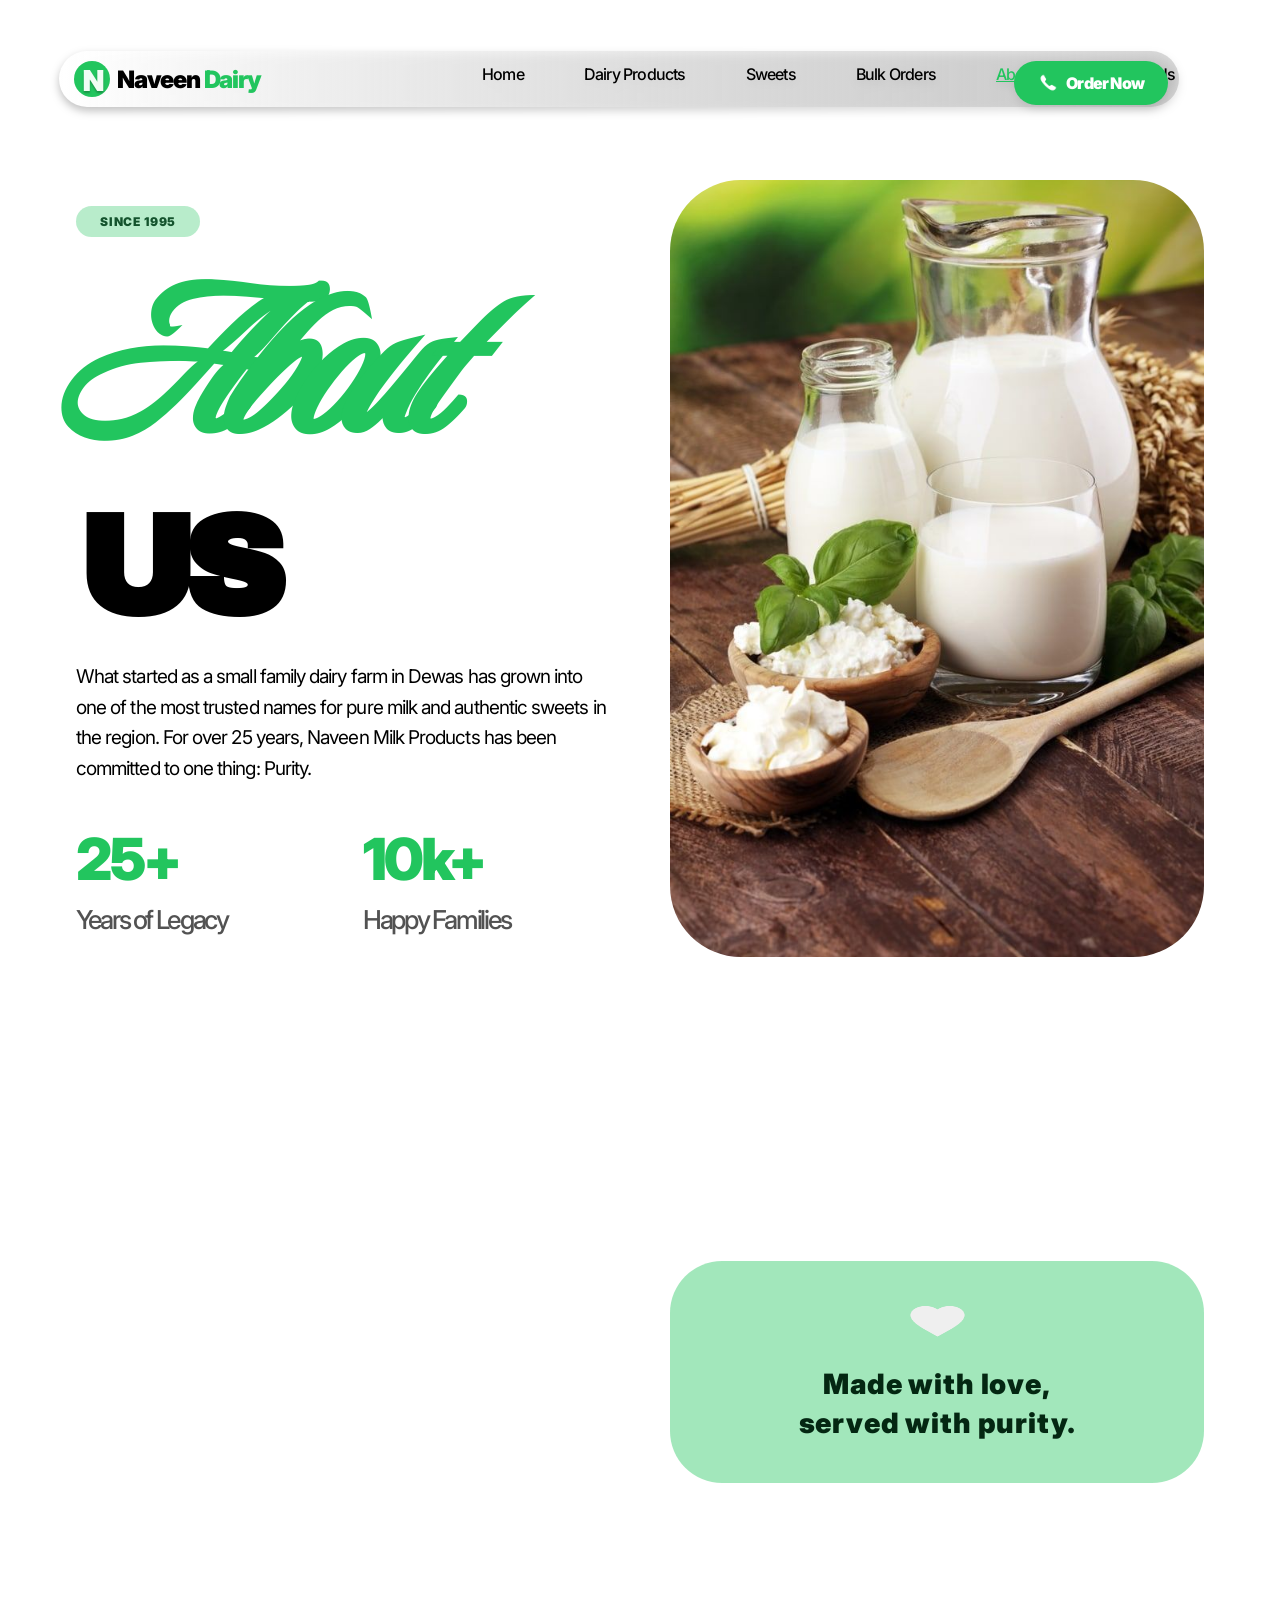
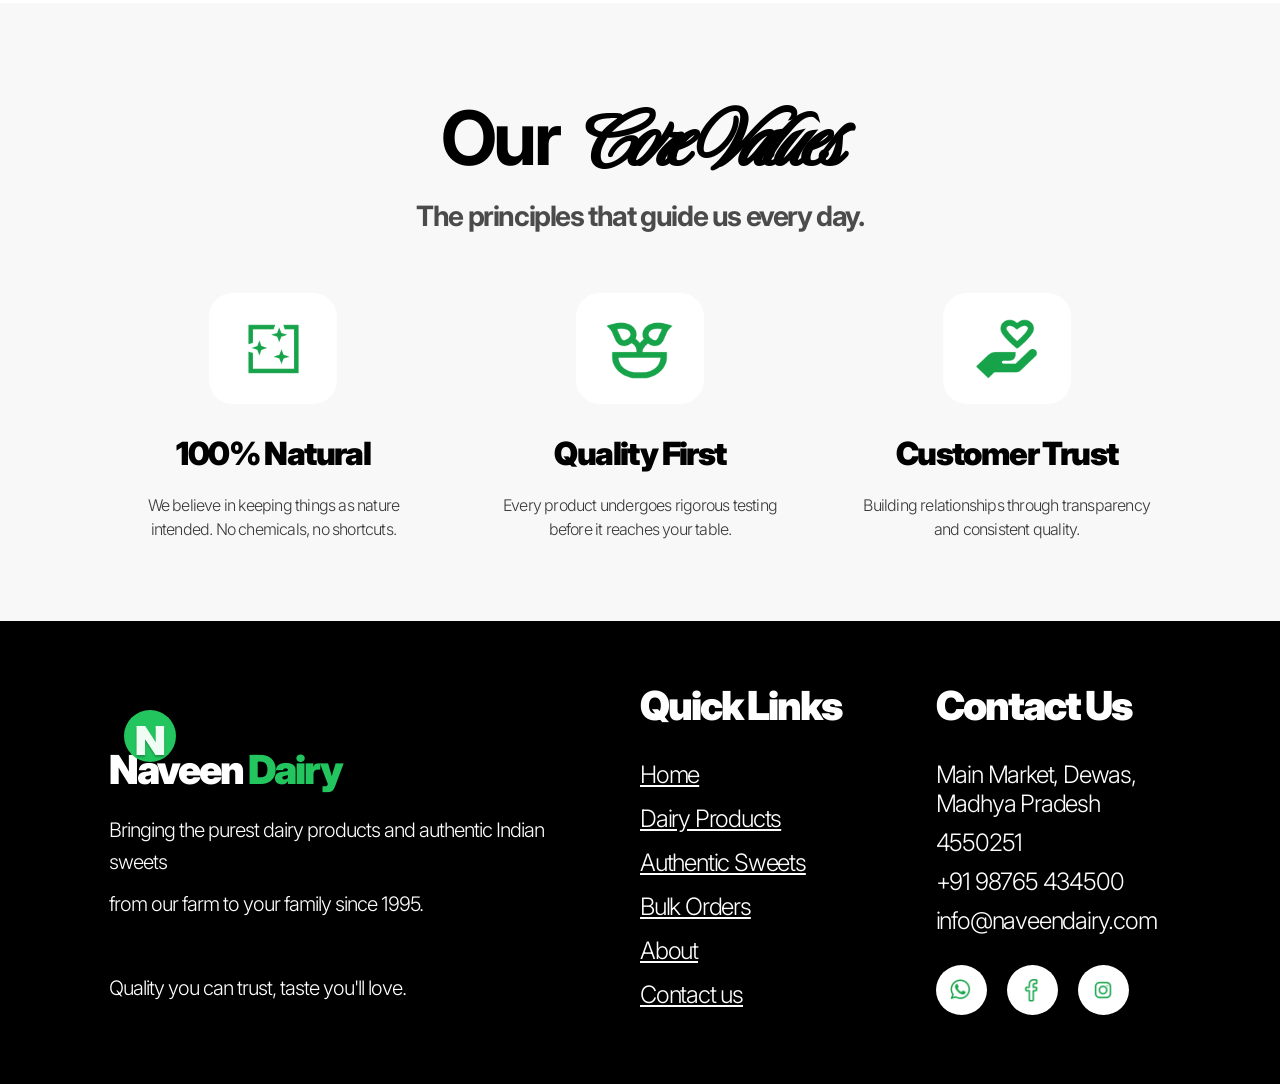
==== about.html @ c1013945 "project in" ====
<!DOCTYPE html>
<html lang="en">
<head>
    <meta charset="UTF-8">
    <meta name="viewport" content="width=device-width, initial-scale=1.0">
    <title>About Us - Naveen Dairy</title>

    <link rel="stylesheet" href="css/styles.css">
    <style>
        .about-hero {
            max-width: 1440px;
            margin: 0 auto;
            padding: 180px 76px 60px;
            display: grid;
            grid-template-columns: 1fr 1fr;
            gap: 60px;
            align-items: center;
        }

        .about-text {
            position: relative;
        }

        .since-badge {
            display: inline-block;
            background: rgba(34, 197, 94, 0.32);
            border-radius: 33px;
            padding: 8px 24px;
            font-weight: 900;
            font-size: 12px;
            color: #14532d;
            letter-spacing: 0.82px;
            margin-bottom: 20px;
        }

        .about-title-main {
            font-family: 'Luxurious Script', cursive;
            font-size: 252px;
            color: var(--primary-green);
            letter-spacing: -12.6px;
            line-height: 0.9;
            margin-bottom: 20px;
        }

        .about-title-sub {
            font-family: 'Archivo Black', sans-serif;
            font-size: 143px;
            color: black;
            letter-spacing: -12.86px;
            line-height: 0.9;
            margin-bottom: 30px;
        }

        .about-description {
            font-size: 19px;
            color: black;
            letter-spacing: -0.93px;
            line-height: 1.6;
            margin-bottom: 40px;
        }

        .about-image {
            width: 100%;
            height: 777px;
            border-radius: 71px;
            object-fit: cover;
        }

        .stats-section {
            display: grid;
            grid-template-columns: repeat(2, 1fr);
            gap: 40px;
            margin-top: 40px;
        }

        .stat-card {
            text-align: left;
        }

        .stat-number {
            font-weight: 900;
            font-size: 58px;
            color: var(--primary-green);
            letter-spacing: -2.89px;
            margin-bottom: 10px;
        }

        .stat-label {
            font-weight: 500;
            font-size: 26px;
            color: #525252;
            letter-spacing: -2.37px;
        }

        .quote-section {
            background: rgba(34, 197, 94, 0.42);
            border-radius: 52px;
            padding: 40px;
            text-align: center;
            margin: 60px 0;
        }

        .quote-section p {
            font-weight: 900;
            font-size: 28px;
            color: #042712;
            letter-spacing: 0.84px;
            line-height: 1.4;
        }

        .quote-icon {
            width: 65px;
            height: 40px;
            margin: 0 auto 20px;
        }

        .values-section {
            background: rgba(247, 247, 247, 0.87);
            padding: 80px 0;
        }

        .values-content {
            max-width: 1440px;
            margin: 0 auto;
            padding: 0 120px;
            text-align: center;
        }

        .values-title {
            font-family: 'Luxurious Script', cursive;
            font-size: 96px;
            color: black;
            letter-spacing: -4.8px;
            margin-bottom: 20px;
        }

        .values-title-prefix {
            font-weight: 700;
            font-size: 75px;
            color: black;
            letter-spacing: -3.76px;
            display: inline-block;
            margin-right: 20px;
        }

        .values-subtitle {
            font-weight: 700;
            font-size: 28px;
            color: #4b4b4b;
            letter-spacing: -1.4px;
            margin-bottom: 60px;
        }

        .values-grid {
            display: grid;
            grid-template-columns: repeat(3, 1fr);
            gap: 60px;
            margin-top: 40px;
        }

        .value-card {
            text-align: center;
        }

        .value-icon-bg {
            width: 128px;
            height: 111px;
            background: white;
            border-radius: 24px;
            margin: 0 auto 30px;
            display: flex;
            align-items: center;
            justify-content: center;
        }

        .value-icon {
            width: 73px;
            height: 70px;
        }

        .value-title {
            font-weight: 900;
            font-size: 32px;
            color: black;
            letter-spacing: -1.6px;
            margin-bottom: 20px;
        }

        .value-description {
            font-weight: 300;
            font-size: 16px;
            color: #3a3a3a;
            letter-spacing: -0.8px;
            line-height: 1.5;
        }
    </style>
</head>
<body>
    <!-- Navbar -->
    <nav class="navbar">
        <div class="navbar-bg"></div>
        <div class="logo">
            <div class="logo-circle">
                <span class="logo-text">N</span>
            </div>
        </div>
        <div class="brand-name">
            Naveen <span class="dairy">Dairy</span>
        </div>
        <ul class="nav-links">
            <li><a href="index.html">Home</a></li>
            <li><a href="dairy-products.html">Dairy Products</a></li>
            <li><a href="sweets.html">Sweets</a></li>
            <li><a href="bulk-orders.html">Bulk Orders</a></li>
            <li><a href="about.html">About</a></li>
            <li><a href="contact.html">Contact Us</a></li>
        </ul>
        <a href="#" class="order-btn" onclick="orderOnWhatsApp('General Inquiry', '')">
            <img src="imgs/About/7d22d0f8b6818aab4403a0caeee0340d70e9e065.png" alt="Phone" class="phone-icon">
            Order Now
        </a>
    </nav>

    <!-- About Hero Section -->
    <div class="about-hero">
        <div class="about-text">
            <div class="since-badge">SINCE 1995</div>
            <h1 class="about-title-main">About</h1>
            <h2 class="about-title-sub">US</h2>
            <p class="about-description">
                What started as a small family dairy farm in Dewas has grown into one of the most trusted names for pure milk and authentic sweets in the region. For over 25 years, Naveen Milk Products has been committed to one thing: Purity.
            </p>

            <div class="stats-section">
                <div class="stat-card">
                    <div class="stat-number">25+</div>
                    <div class="stat-label">Years of Legacy</div>
                </div>
                <div class="stat-card">
                    <div class="stat-number">10k+</div>
                    <div class="stat-label">Happy Families</div>
                </div>
            </div>
        </div>

        <div>
            <img src="imgs/About/1ffda37623aab490cda4eb86e63d8702f3c2b4f4.png" alt="About Us" class="about-image">
        </div>
    </div>

    <!-- Quote Section -->
    <div class="about-hero">
        <div></div>
        <div class="quote-section">
            <img src="imgs/About/a20df9ca87a229e3ba37c9d217de859388d6a565.png" alt="Heart" class="quote-icon">
            <p>Made with love,<br>served with purity.</p>
        </div>
    </div>

    <!-- Core Values Section -->
    <div class="values-section">
        <div class="values-content">
            <h2>
                <span class="values-title-prefix">Our</span>
                <span class="values-title">Core Values</span>
            </h2>
            <p class="values-subtitle">The principles that guide us every day.</p>

            <div class="values-grid">
                <!-- Value 1 -->
                <div class="value-card">
                    <div class="value-icon-bg">
                        <img src="imgs/About/24b6e16d65c5e99dc939f70b32498ddae491438f.png" alt="Natural" class="value-icon">
                    </div>
                    <h3 class="value-title">100% Natural</h3>
                    <p class="value-description">
                        We believe in keeping things as nature intended. No chemicals, no shortcuts.
                    </p>
                </div>

                <!-- Value 2 -->
                <div class="value-card">
                    <div class="value-icon-bg">
                        <img src="imgs/About/e4ec92cdecaa84989b12991afb50b69125345cea.png" alt="Quality" class="value-icon">
                    </div>
                    <h3 class="value-title">Quality First</h3>
                    <p class="value-description">
                        Every product undergoes rigorous testing before it reaches your table.
                    </p>
                </div>

                <!-- Value 3 -->
                <div class="value-card">
                    <div class="value-icon-bg">
                        <img src="imgs/About/ae12647523982097742cd1acea79a04207b92e10.png" alt="Trust" class="value-icon">
                    </div>
                    <h3 class="value-title">Customer Trust</h3>
                    <p class="value-description">
                        Building relationships through transparency and consistent quality.
                    </p>
                </div>
            </div>
        </div>
    </div>

    <!-- Footer -->
    <footer class="footer">
        <div class="footer-content">
            <div class="footer-brand">
                <div class="logo" style="position: relative; margin-bottom: 20px;">
                    <div class="logo-circle" style="width: 52px; height: 52px;">
                        <span class="logo-text" style="font-size: 51px; left: 10px;">N</span>
                    </div>
                </div>
                <h2>Naveen <span class="dairy">Dairy</span></h2>
                <p>Bringing the purest dairy products and authentic Indian sweets</p>
                <p>from our farm to your family since 1995.</p>
                <p>&nbsp;</p>
                <p>Quality you can trust, taste you'll love.</p>
            </div>

            <div class="footer-links">
                <h3>Quick Links</h3>
                <ul>
                    <li><a href="index.html">Home</a></li>
                    <li><a href="dairy-products.html">Dairy Products</a></li>
                    <li><a href="sweets.html">Authentic Sweets</a></li>
                    <li><a href="bulk-orders.html">Bulk Orders</a></li>
                    <li><a href="about.html">About</a></li>
                    <li><a href="contact.html">Contact us</a></li>
                </ul>
            </div>

            <div class="footer-contact">
                <h3>Contact Us</h3>
                <p>Main Market, Dewas, Madhya Pradesh</p>
                <p>4550251</p>
                <p>+91 98765 434500</p>
                <p>info@naveendairy.com</p>

                <div class="social-icons">
                    <a href="#" class="social-icon">
                        <img src="imgs/About/94e2fda64aad88d569d51dc99218b35246d52168.png" alt="WhatsApp">
                    </a>
                    <a href="#" class="social-icon">
                        <img src="imgs/About/28b4cecf40a3673d46d70ebfa07b6113c29bb090.png" alt="Facebook">
                    </a>
                    <a href="#" class="social-icon">
                        <img src="imgs/About/287100addff7b4b1be96237c455d31e111806645.png" alt="Instagram">
                    </a>
                </div>
            </div>
        </div>
    </footer>

    <script src="js/script.js"></script>
</body>
</html>
---- css/styles.css ----
/* Fonts Import - must come before all style rules */
@import url('https://fonts.googleapis.com/css2?family=Inter:wght@200;300;400;500;600;700;800;900&family=Lalezar&family=Luxurious+Script&family=Archivo+Black&family=Playfair+Display&family=Poppins&display=swap');

/* Reset and Base Styles */
* {
    margin: 0;
    padding: 0;
    box-sizing: border-box;
}

body {
    font-family: 'Inter', sans-serif;
    background: white;
    color: #000;
    overflow-x: hidden;
}

/* Color Variables */
:root {
    --primary-green: #22c55e;
    --dark-green: #052e16;
    --forest-green: #14532d;
    --text-green: #15803d;
    --light-bg: #f0fdf4;
    --border-green: #dcfce7;
    --accent-green: #4ade80;
    --hover-green: #16a34a;
    --lime-bg: #3f6212;
    --emerald-bg: #064e3b;
    --gray-text: #71717a;
    --black-bg: #09090b;
}

/* Navbar Styles */
.navbar {
    position: fixed;
    top: 32px;
    left: 59px;
    right: 59px;
    height: 95px;
    z-index: 1000;
    filter: drop-shadow(0px 4px 4px rgba(0, 0, 0, 0.25));
}

.navbar-bg {
    position: absolute;
    inset: 19px 42px 20px 0;
    background: linear-gradient(90deg, rgba(255, 255, 255, 0.9999) 0%, rgba(153, 153, 153, 0.38) 100%);
    backdrop-filter: blur(50px);
    border-radius: 28px;
}

.logo {
    position: absolute;
    left: 15px;
    top: 21px;
    width: 44px;
    height: 44px;
}

.logo-circle {
    width: 36px;
    height: 36px;
    background: var(--primary-green);
    border-radius: 50%;
    position: relative;
    top: 8px;
}

.logo-text {
    position: absolute;
    font-family: 'Lalezar', cursive;
    font-size: 36px;
    color: #f0fdf4;
    text-shadow: 0px 2px 2px rgba(0, 0, 0, 0.25);
    left: 8px;
    top: -5px;
}

.brand-name {
    position: absolute;
    left: 58px;
    top: 33px;
    font-weight: 900;
    font-size: 24px;
    letter-spacing: -1.19px;
}

.brand-name .dairy {
    color: var(--primary-green);
}

.nav-links {
    position: absolute;
    left: 423px;
    top: 32px;
    display: flex;
    gap: 60px;
    list-style: none;
}

.nav-links a {
    text-decoration: none;
    color: black;
    font-size: 16px;
    font-weight: 500;
    letter-spacing: -0.8px;
    transition: all 0.3s;
}

.nav-links a:hover,
.nav-links a.active {
    color: var(--primary-green);
    text-decoration: underline;
}

.order-btn {
    position: absolute;
    right: 53px;
    top: 29px;
    background: var(--primary-green);
    color: white;
    padding: 12px 24px;
    border-radius: 26px;
    text-decoration: none;
    font-weight: 900;
    font-size: 16px;
    letter-spacing: -0.8px;
    display: flex;
    align-items: center;
    gap: 8px;
    transition: all 0.3s;
}

.order-btn:hover {
    background: var(--hover-green);
    transform: scale(1.05);
}

.phone-icon {
    width: 20px;
    height: 20px;
}

/* Hero Section */
.hero {
    position: relative;
    height: 1024px;
    overflow: hidden;
}

.hero-bg {
    position: absolute;
    inset: 0;
    background: linear-gradient(180deg, #064e3b 0%, #22c55e 50%, #14532d 100%);
}

.hero-title {
    position: absolute;
    left: 117px;
    top: 200px;
    font-family: 'Archivo Black', sans-serif;
    font-size: 168px;
    color: #b7ffd4;
    text-shadow: 24px 4px 4.5px rgba(0, 0, 0, 0.25);
    letter-spacing: -15.1px;
    line-height: 0.9;
}

.hero-subtitle {
    position: absolute;
    font-family: 'Luxurious Script', cursive;
    font-size: 359px;
    color: white;
    text-shadow: 0px 4px 4px rgba(0, 0, 0, 0.25);
    letter-spacing: -18px;
}

.hero-tagline {
    position: absolute;
    left: 256px;
    top: 178px;
    font-family: 'Lalezar', cursive;
    font-size: 17px;
    color: black;
    text-transform: uppercase;
    letter-spacing: 0.5px;
}

.hero-line {
    position: absolute;
    height: 2.5px;
    background: black;
}

.hero-description {
    position: absolute;
    font-weight: 200;
    font-size: 24px;
    color: #141010;
    letter-spacing: -1.2px;
    line-height: 1.4;
}

.hero-image {
    position: absolute;
    border-radius: 114px;
    overflow: hidden;
}

.cta-buttons {
    position: absolute;
    display: flex;
    gap: 20px;
}

.btn {
    padding: 20px 40px;
    border-radius: 35px;
    font-weight: 900;
    font-size: 24px;
    letter-spacing: -1.2px;
    text-decoration: none;
    transition: all 0.3s;
    border: none;
    cursor: pointer;
}

.btn-primary {
    background: white;
    color: black;
}

.btn-secondary {
    background: rgba(255, 255, 255, 0.45);
    color: white;
}

.btn:hover {
    transform: translateY(-3px);
    box-shadow: 0 10px 20px rgba(0, 0, 0, 0.2);
}

/* Slider Indicators */
.slider-indicators {
    position: absolute;
    bottom: 75px;
    left: 50%;
    transform: translateX(-50%);
    display: flex;
    gap: 23px;
}

.indicator {
    width: 16px;
    height: 17px;
    background: #bebebe;
    border-radius: 50%;
    cursor: pointer;
    transition: all 0.3s;
}

.indicator.active {
    background: white;
}

/* Product Cards */
.products-grid {
    display: grid;
    grid-template-columns: repeat(auto-fit, minmax(295px, 1fr));
    gap: 30px;
    padding: 40px 96px;
    max-width: 1440px;
    margin: 0 auto;
}

.product-card {
    background: white;
    border: 1px solid #9f9f9f;
    border-radius: 50px;
    padding: 20px 17px;
    box-shadow: 0px 4px 12.4px 4px rgba(0, 0, 0, 0.25);
    transition: all 0.3s;
}

.product-card:hover {
    transform: translateY(-5px);
    box-shadow: 0px 8px 20px 6px rgba(0, 0, 0, 0.3);
}

.product-image {
    width: 100%;
    height: 360px;
    object-fit: cover;
    border-radius: 39px;
    margin-bottom: 20px;
}

.product-title {
    font-weight: 700;
    font-size: 20px;
    color: #2c2c2c;
    letter-spacing: -1px;
    margin-bottom: 10px;
}

.product-price {
    font-weight: 700;
    font-size: 15px;
    color: var(--hover-green);
    letter-spacing: -0.75px;
    margin-bottom: 10px;
}

.product-description {
    font-family: 'Poppins', sans-serif;
    font-size: 12px;
    color: var(--gray-text);
    letter-spacing: -0.6px;
    text-align: center;
    margin-bottom: 20px;
    line-height: 1.5;
}

.product-button {
    width: 100%;
    background: black;
    color: white;
    padding: 18px;
    border-radius: 26px;
    border: 1px solid black;
    font-weight: 700;
    font-size: 13px;
    letter-spacing: -0.64px;
    cursor: pointer;
    transition: all 0.3s;
}

.product-button:hover {
    background: var(--primary-green);
    border-color: var(--primary-green);
}

/* Footer */
.footer {
    background: black;
    padding: 60px 0;
    color: white;
}

.footer-content {
    max-width: 1440px;
    margin: 0 auto;
    padding: 0 109px;
    display: grid;
    grid-template-columns: 2fr 1fr 1fr;
    gap: 60px;
}

.footer-brand h2 {
    font-weight: 900;
    font-size: 40px;
    letter-spacing: -2px;
    margin-bottom: 20px;
}

.footer-brand h2 .dairy {
    color: var(--primary-green);
}

.footer-brand p {
    font-weight: 300;
    font-size: 20px;
    letter-spacing: -1px;
    line-height: 1.6;
    margin-bottom: 10px;
}

.footer-links h3,
.footer-contact h3 {
    font-weight: 900;
    font-size: 40px;
    letter-spacing: -2px;
    margin-bottom: 30px;
}

.footer-links ul {
    list-style: none;
}

.footer-links a {
    color: white;
    text-decoration: underline;
    font-weight: 300;
    font-size: 24px;
    letter-spacing: -1.2px;
    display: block;
    margin-bottom: 15px;
    transition: color 0.3s;
}

.footer-links a:hover {
    color: var(--primary-green);
}

.footer-contact p {
    font-weight: 300;
    font-size: 24px;
    letter-spacing: -1.2px;
    margin-bottom: 10px;
}

.social-icons {
    display: flex;
    gap: 20px;
    margin-top: 30px;
}

.social-icon {
    width: 51px;
    height: 50px;
    background: white;
    border-radius: 50%;
    display: flex;
    align-items: center;
    justify-content: center;
    transition: all 0.3s;
}

.social-icon:hover {
    background: var(--primary-green);
    transform: scale(1.1);
}

.social-icon img {
    width: 24px;
    height: 24px;
}

/* Page Headers */
.page-header {
    padding: 180px 0 60px;
    text-align: center;
}

.page-title {
    font-weight: 900;
    font-size: 131px;
    letter-spacing: -6.53px;
    color: black;
    margin-bottom: 20px;
}

.page-title-accent {
    font-family: 'Luxurious Script', cursive;
    font-size: 239px;
    color: #1dc95d;
    letter-spacing: -11.95px;
    display: inline-block;
    margin-left: 20px;
}

.page-description {
    font-weight: 300;
    font-size: 23px;
    letter-spacing: -1.13px;
    max-width: 753px;
    margin: 20px auto;
    line-height: 1.6;
}

/* Utility Classes */
.container {
    max-width: 1440px;
    margin: 0 auto;
    padding: 0 96px;
}

.text-center {
    text-align: center;
}

.mb-20 {
    margin-bottom: 20px;
}

.mb-40 {
    margin-bottom: 40px;
}

.mt-40 {
    margin-top: 40px;
}
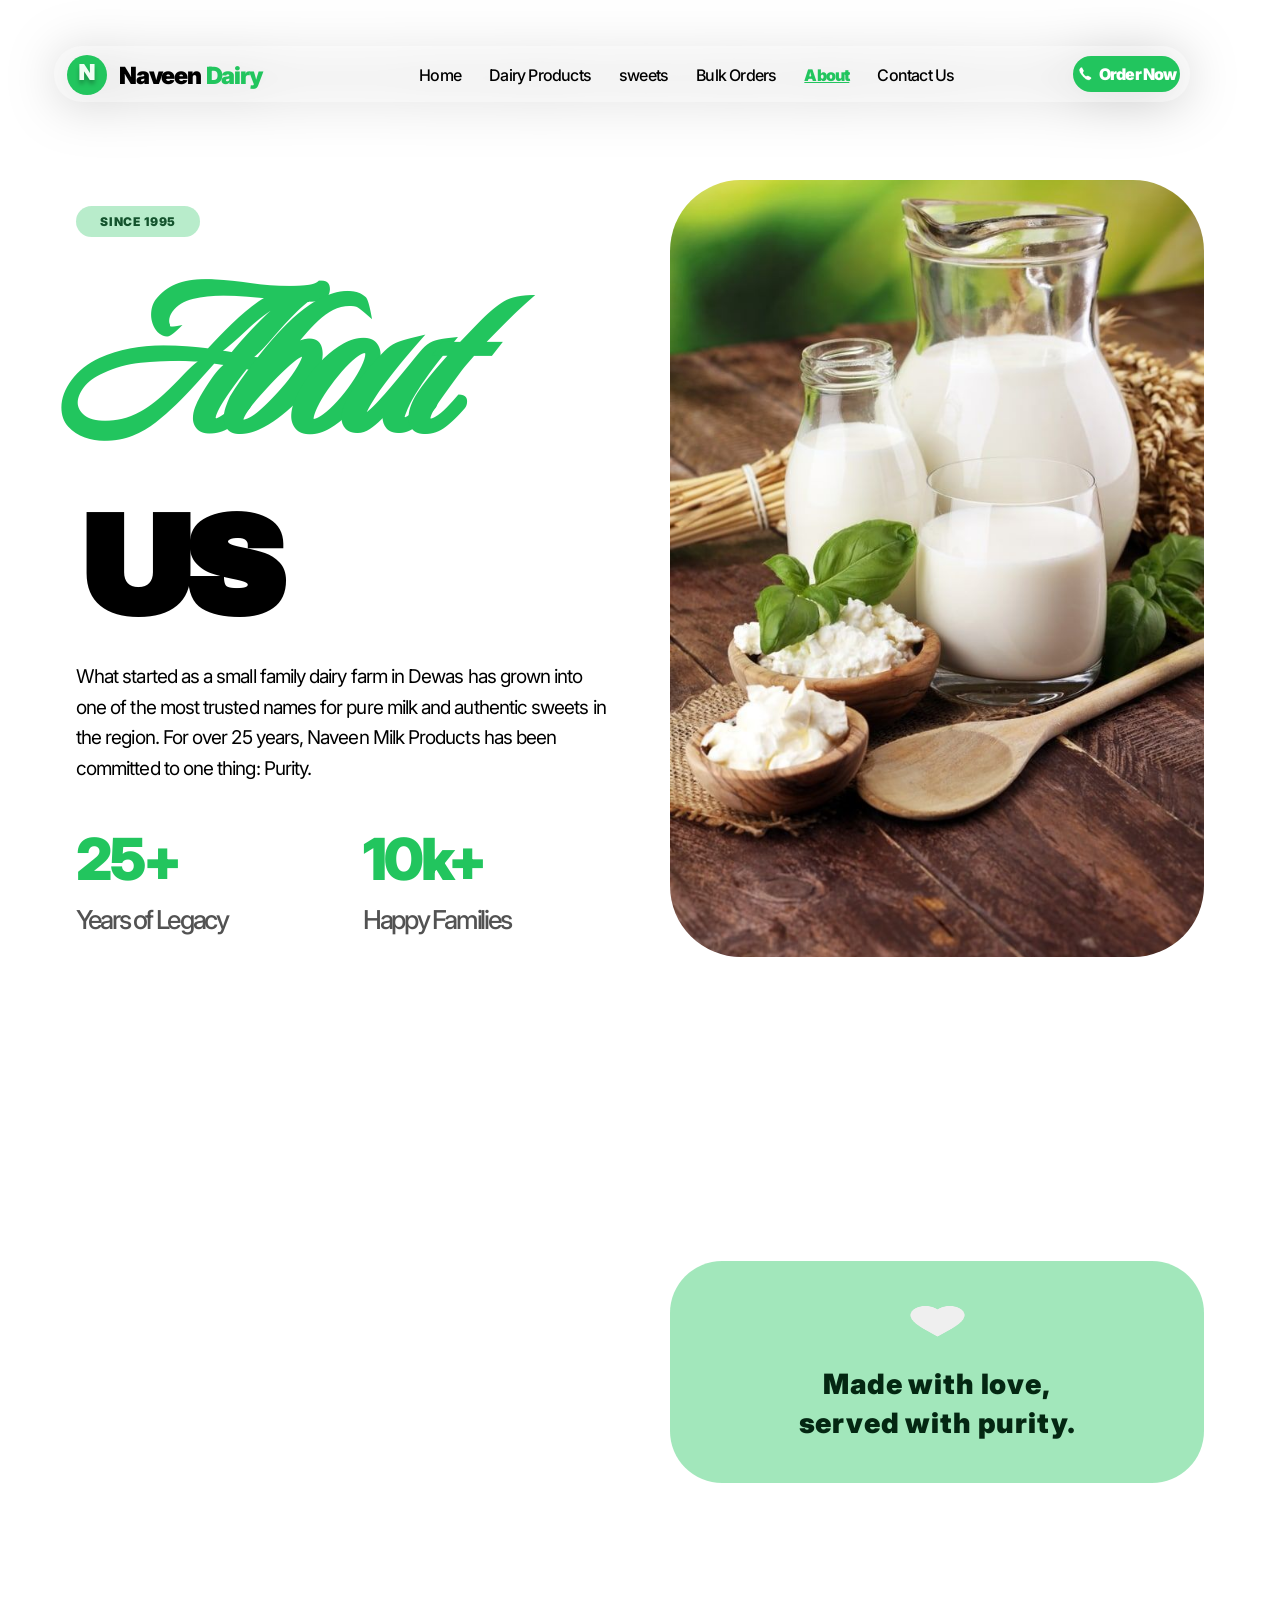
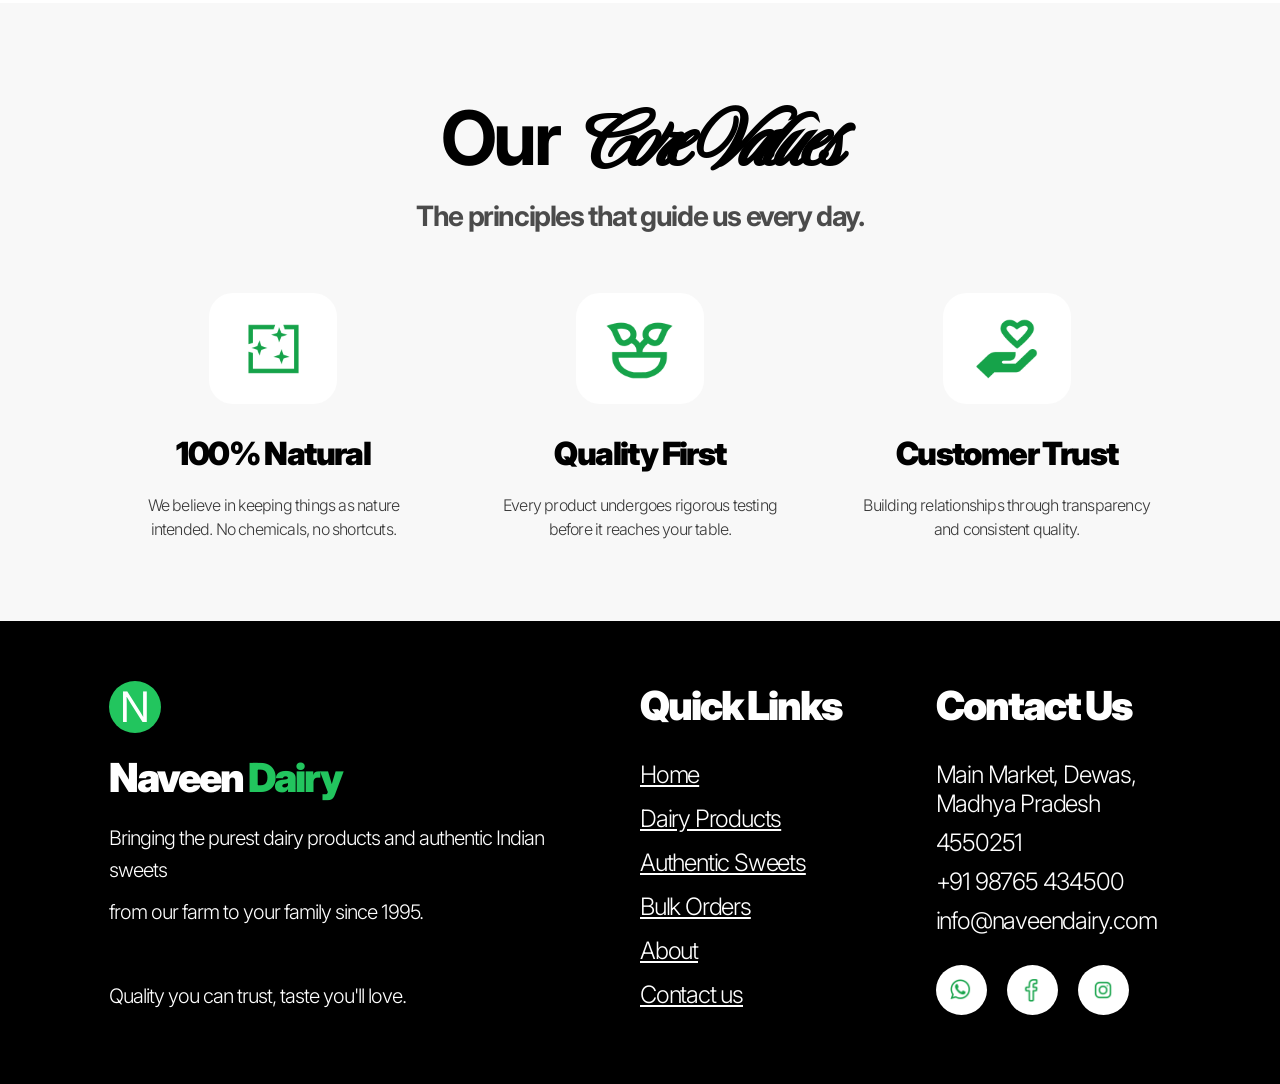
==== commit 0add1904: "initiate two" ====
--- a/about.html
+++ b/about.html
@@ -307,9 +307,9 @@
     <footer class="footer">
         <div class="footer-content">
             <div class="footer-brand">
-                <div class="logo" style="position: relative; margin-bottom: 20px;">
-                    <div class="logo-circle" style="width: 52px; height: 52px;">
-                        <span class="logo-text" style="font-size: 51px; left: 10px;">N</span>
+                <div class="logo logo--footer">
+                    <div class="logo-circle">
+                        <span class="logo-text">N</span>
                     </div>
                 </div>
                 <h2>Naveen <span class="dairy">Dairy</span></h2>
--- a/css/styles.css
+++ b/css/styles.css
@@ -31,115 +31,228 @@
     --black-bg: #09090b;
 }
 
-/* Navbar Styles */
+/* Navbar */
 .navbar {
     position: fixed;
-    top: 32px;
-    left: 59px;
-    right: 59px;
+    top: 27px;
+    left: 54px;
+    z-index: 1000;
+    width: 1357px;
+    max-width: min(1357px, calc(100vw - 108px));
     height: 95px;
-    z-index: 1000;
-    filter: drop-shadow(0px 4px 4px rgba(0, 0, 0, 0.25));
+    box-sizing: border-box;
+    filter: drop-shadow(0px 4px 25.9px rgba(0, 0, 0, 0.25));
 }
 
 .navbar-bg {
     position: absolute;
-    inset: 19px 42px 20px 0;
-    background: linear-gradient(90deg, rgba(255, 255, 255, 0.9999) 0%, rgba(153, 153, 153, 0.38) 100%);
+    left: 0;
+    right: 3.1%;
+    top: 20%;
+    bottom: 21.05%;
+    background: linear-gradient(90deg, rgba(255, 255, 255, 0.38) 99.99%, rgba(153, 153, 153, 0.38) 100%);
     backdrop-filter: blur(50px);
+    -webkit-backdrop-filter: blur(50px);
     border-radius: 28px;
 }
 
-.logo {
-    position: absolute;
-    left: 15px;
-    top: 21px;
-    width: 44px;
-    height: 44px;
-}
-
 .logo-circle {
-    width: 36px;
-    height: 36px;
     background: var(--primary-green);
     border-radius: 50%;
-    position: relative;
-    top: 8px;
-}
-
-.logo-text {
-    position: absolute;
+    box-sizing: border-box;
+}
+
+/* Logo: “N” centered in circle (flex; avoids Figma % misalignment) */
+.navbar .logo {
+    position: absolute;
+    left: 1.11%;
+    top: 50%;
+    transform: translateY(-50%);
+    width: 40px;
+    height: 40px;
+    flex-shrink: 0;
+}
+
+.navbar .logo-circle {
+    position: absolute;
+    inset: 0;
+    display: flex;
+    align-items: center;
+    justify-content: center;
+    background: #22c55e;
+    border-radius: 50%;
+}
+
+.navbar .logo-text {
     font-family: 'Lalezar', cursive;
-    font-size: 36px;
+    font-style: normal;
+    font-weight: 400;
+    font-size: 28px;
+    line-height: 1;
     color: #f0fdf4;
-    text-shadow: 0px 2px 2px rgba(0, 0, 0, 0.25);
-    left: 8px;
-    top: -5px;
-}
-
-.brand-name {
-    position: absolute;
-    left: 58px;
-    top: 33px;
+    text-shadow: 0px 4px 4px rgba(0, 0, 0, 0.25);
+    display: block;
+}
+
+.navbar .brand-name {
+    position: absolute;
+    left: calc(1.11% + 40px + 12px);
+    top: 50%;
+    transform: translateY(-50%);
+    display: flex;
+    align-items: center;
+    gap: 0.2em;
+    font-family: 'Inter', sans-serif;
     font-weight: 900;
-    font-size: 24px;
-    letter-spacing: -1.19px;
-}
-
-.brand-name .dairy {
+    font-size: 23.7037px;
+    line-height: 29px;
+    letter-spacing: -0.05em;
+    color: #000;
+    white-space: nowrap;
+}
+
+.navbar .brand-name .dairy {
     color: var(--primary-green);
 }
 
-.nav-links {
-    position: absolute;
-    left: 423px;
-    top: 32px;
-    display: flex;
-    gap: 60px;
+.navbar .nav-links {
+    position: absolute;
+    left: 31.17%;
+    top: 50%;
+    transform: translateY(-50%);
+    display: flex;
+    align-items: center;
+    flex-wrap: nowrap;
+    gap: 28px;
     list-style: none;
 }
 
-.nav-links a {
+.navbar .nav-links a {
     text-decoration: none;
-    color: black;
+    font-family: 'Inter', sans-serif;
     font-size: 16px;
+    line-height: 19px;
+    letter-spacing: -0.05em;
+    color: #000;
     font-weight: 500;
-    letter-spacing: -0.8px;
-    transition: all 0.3s;
-}
-
-.nav-links a:hover,
-.nav-links a.active {
+    transition: color 0.2s, text-decoration 0.2s, font-weight 0.2s;
+}
+
+.navbar .nav-links a[href='sweets.html'] {
+    text-transform: lowercase;
+}
+
+.navbar .nav-links a:hover {
     color: var(--primary-green);
+}
+
+.navbar .nav-links a.active {
+    color: #22c55e;
+    font-weight: 900;
     text-decoration: underline;
 }
 
-.order-btn {
-    position: absolute;
-    right: 53px;
-    top: 29px;
-    background: var(--primary-green);
-    color: white;
-    padding: 12px 24px;
+.navbar .nav-links a:not(.active) {
+    color: #000;
+    font-weight: 500;
+}
+
+.navbar .order-btn {
+    position: absolute;
+    left: 86.96%;
+    right: 3.91%;
+    top: 30.53%;
+    bottom: 31.58%;
+    background: #22c55e;
+    color: #fff;
     border-radius: 26px;
     text-decoration: none;
+    font-family: 'Inter', sans-serif;
     font-weight: 900;
     font-size: 16px;
-    letter-spacing: -0.8px;
+    line-height: 19px;
+    letter-spacing: -0.05em;
     display: flex;
     align-items: center;
-    gap: 8px;
-    transition: all 0.3s;
-}
-
-.order-btn:hover {
+    justify-content: center;
+    gap: 6px;
+    padding: 0 14px;
+    transition: background 0.2s, transform 0.2s;
+    white-space: nowrap;
+}
+
+.navbar .order-btn:hover {
     background: var(--hover-green);
-    transform: scale(1.05);
-}
-
-.phone-icon {
-    width: 20px;
-    height: 20px;
+    transform: scale(1.03);
+}
+
+.navbar .phone-icon {
+    width: 16px;
+    height: 16px;
+    transform: rotate(3.36deg);
+    flex-shrink: 0;
+}
+
+/* Index hero: light text on glass bar over dark slider (matches image-3 mockup) */
+body.index-page .navbar .brand-name {
+    color: #fff;
+}
+
+body.index-page .navbar .brand-name .dairy {
+    color: #bbf7d0;
+}
+
+body.index-page .navbar .nav-links a:not(.active) {
+    color: rgba(255, 255, 255, 0.95);
+}
+
+body.index-page .navbar .nav-links a.active {
+    color: #fff;
+    font-weight: 900;
+    text-decoration: underline;
+    text-decoration-color: #22c55e;
+    text-underline-offset: 4px;
+}
+
+body.index-page .navbar .nav-links a:hover {
+    color: #bbf7d0;
+}
+
+/* Footer / static: same mark, centered N (no Figma absolute layers) */
+.logo--footer {
+    position: relative;
+    left: auto;
+    top: auto;
+    width: 52px;
+    height: 52px;
+    margin-bottom: 20px;
+}
+
+.logo--footer .logo-circle {
+    position: relative;
+    left: auto;
+    right: auto;
+    top: auto;
+    bottom: auto;
+    width: 100%;
+    height: 100%;
+    display: flex;
+    align-items: center;
+    justify-content: center;
+}
+
+.logo--footer .logo-text {
+    position: static;
+    left: auto;
+    right: auto;
+    top: auto;
+    bottom: auto;
+    width: auto;
+    height: auto;
+    pointer-events: auto;
+    font-size: 42px;
+    line-height: 1;
+    display: block;
 }
 
 /* Hero Section */
@@ -242,6 +355,194 @@
 }
 
 /* Slider Indicators */
+.slide {
+    opacity: 0;
+    visibility: hidden;
+    transition: opacity 0.5s ease-in-out;
+    z-index: 1;
+}
+
+.slide.active {
+    opacity: 1;
+    visibility: visible;
+    z-index: 2;
+}
+
+.slide {
+    position: absolute;
+    inset: 0;
+}
+
+.slide-1 {
+    background: linear-gradient(180deg, #064e3b 0%, #268e72 64.9%, #08674e 79.66%);
+}
+
+.slide-2 {
+    background: linear-gradient(181.33deg, #2DB964 -38.05%, #50FE95 34.05%, #14532D 88.47%);
+}
+
+.slide-3 {
+    background: linear-gradient(185.21deg, #8acb29 32.15%, #a5c877 61.43%, #406212 85.6%);
+}
+
+.slide-headline {
+    position: absolute;
+    left: 117px;
+    top: 217px;
+    font-family: 'Archivo Black', sans-serif;
+    font-size: 168px;
+    color: #b7ffd4;
+    text-shadow: 24px 4px 4.5px rgba(0, 0, 0, 0.25);
+    letter-spacing: -15.1px;
+    line-height: 0.9;
+    z-index: 3;
+}
+
+.slide-tagline {
+    position: absolute;
+    left: 256.1px;
+    top: 178px;
+    font-family: 'Lalezar', cursive;
+    font-size: 17px;
+    color: #000;
+    text-transform: uppercase;
+    z-index: 3;
+}
+
+.slide-line {
+    position: absolute;
+    height: 2.5px;
+    background: #000;
+    top: 190.9px;
+    z-index: 3;
+}
+
+.slide-line-left {
+    left: 140px;
+    width: 112.11px;
+}
+
+.slide-line-right {
+    left: 453.59px;
+    width: 112.41px;
+}
+
+.slide-description {
+    position: absolute;
+    left: 161px;
+    top: 742px;
+    font-weight: 200;
+    font-size: 24px;
+    color: #141010;
+    letter-spacing: -1.2px;
+    line-height: 1.4;
+    max-width: 780px;
+    z-index: 3;
+}
+
+.slide-script {
+    position: absolute;
+    left: 331px;
+    top: 374px;
+    font-family: 'Luxurious Script', cursive;
+    font-size: 359.256px;
+    color: #fff;
+    text-shadow: 23px 4px 4px rgba(0, 0, 0, 0.25);
+    letter-spacing: -18px;
+    z-index: 4;
+}
+
+.slide-product-image {
+    position: absolute;
+    left: 798px;
+    top: 191px;
+    width: 562px;
+    height: 722px;
+    border-radius: 114.182px;
+    object-fit: cover;
+    z-index: 2;
+}
+
+.slide-1 .slide-headline {
+    left: 110px;
+    top: 219px;
+    color: #c4fff0;
+    text-shadow: 36px 4px 11.8px rgba(0, 0, 0, 0.25);
+}
+
+.slide-1 .slide-tagline {
+    left: 248.1px;
+    top: 174px;
+}
+
+.slide-1 .slide-line {
+    top: 186.9px;
+}
+
+.slide-1 .slide-line-left {
+    left: 132px;
+}
+
+.slide-1 .slide-line-right {
+    left: 445.59px;
+}
+
+.slide-1 .slide-description {
+    left: 110px;
+    top: 741px;
+}
+
+.slide-1 .slide-script {
+    left: 367px;
+    top: 369px;
+    font-size: 346.63px;
+    text-shadow: 0 4px 4px rgba(0, 0, 0, 0.25);
+}
+
+.slide-1 .slide-product-image {
+    left: 797px;
+    top: 201px;
+    width: 558px;
+    height: 721px;
+    border-radius: 114.306px;
+}
+
+.slide-2 .slide-line-right {
+    left: 474px;
+    width: 92px;
+}
+
+.slide-2 .slide-line {
+    top: 190.9px;
+}
+
+.slide-2 .slide-script {
+    left: 249px;
+    top: 367px;
+    text-shadow: 0 4px 4px rgba(0, 0, 0, 0.25);
+}
+
+.slide-3 .slide-headline {
+    left: 59px;
+    top: 230px;
+    color: #d8ffa6;
+    text-shadow: 17px 4px 0 rgba(0, 0, 0, 0.25);
+}
+
+.slide-3 .slide-description {
+    left: 165px;
+    top: 740px;
+    color: #dfdfdf;
+}
+
+.slide-3 .slide-product-image {
+    left: 852px;
+    top: 215px;
+    width: 528px;
+    height: 713px;
+    border-radius: 99px;
+}
+
 .slider-indicators {
     position: absolute;
     bottom: 75px;
@@ -249,6 +550,7 @@
     transform: translateX(-50%);
     display: flex;
     gap: 23px;
+    z-index: 10;
 }
 
 .indicator {
@@ -262,6 +564,452 @@
 
 .indicator.active {
     background: white;
+}
+
+/* —— Landing page (index): sections below hero — image-3 / imgs/LandingPage — */
+.landing-main {
+    position: relative;
+    z-index: 2;
+    background: #fff;
+}
+
+.landing-section {
+    max-width: 1440px;
+    margin: 0 auto;
+    padding: 72px 96px 80px;
+}
+
+.landing-eyebrow {
+    font-weight: 700;
+    font-size: clamp(22px, 3vw, 34px);
+    color: var(--primary-green);
+    text-align: center;
+    letter-spacing: -0.05em;
+    margin-bottom: 12px;
+}
+
+.landing-eyebrow--muted {
+    color: #ebebeb;
+    text-align: left;
+    font-size: 17px;
+    text-transform: uppercase;
+    letter-spacing: 0.02em;
+}
+
+.landing-lead {
+    font-weight: 300;
+    font-size: 24px;
+    text-align: center;
+    letter-spacing: -0.05em;
+    max-width: 720px;
+    margin: 0 auto 48px;
+    line-height: 1.5;
+    color: #000;
+}
+
+/* Bestsellers */
+.landing-bestsellers-heading {
+    display: flex;
+    flex-wrap: wrap;
+    align-items: baseline;
+    justify-content: center;
+    gap: 0.12em;
+    margin-bottom: 24px;
+    line-height: 0.95;
+}
+
+.landing-bestsellers-title-text {
+    font-weight: 900;
+    font-size: clamp(48px, 10vw, 128px);
+    letter-spacing: -0.05em;
+    color: #000;
+}
+
+.landing-bestsellers-title-script {
+    font-family: 'Luxurious Script', cursive;
+    font-weight: 400;
+    font-size: clamp(72px, 14vw, 200px);
+    color: #1dc95d;
+    letter-spacing: -0.04em;
+}
+
+.landing-products-grid {
+    display: grid;
+    grid-template-columns: repeat(auto-fit, minmax(260px, 1fr));
+    gap: 28px;
+    align-items: stretch;
+}
+
+.landing-product-card .product-image-wrap {
+    border-radius: 39px;
+    overflow: hidden;
+    margin-bottom: 16px;
+}
+
+.landing-product-card .product-image {
+    width: 100%;
+    height: 280px;
+    object-fit: cover;
+}
+
+a.product-button {
+    display: block;
+    width: 100%;
+    text-align: center;
+    text-decoration: none;
+    box-sizing: border-box;
+}
+
+/* Quality Assurance */
+.landing-quality {
+    background: #000;
+    color: #fff;
+    max-width: none;
+    padding: 80px 0;
+}
+
+.landing-quality-inner {
+    max-width: 1440px;
+    margin: 0 auto;
+    padding: 0 96px;
+    display: grid;
+    grid-template-columns: 1fr 1fr;
+    gap: 56px;
+    align-items: center;
+}
+
+.landing-quality-title {
+    margin: 16px 0 24px;
+    line-height: 0.95;
+}
+
+.landing-quality-title-line {
+    display: block;
+    font-family: 'Archivo Black', sans-serif;
+    font-size: clamp(48px, 8vw, 120px);
+    letter-spacing: -0.06em;
+    color: #fff;
+}
+
+.landing-quality-title-script {
+    display: block;
+    font-family: 'Luxurious Script', cursive;
+    font-size: clamp(72px, 12vw, 200px);
+    color: var(--primary-green);
+    letter-spacing: -0.04em;
+}
+
+.landing-quality-text {
+    font-weight: 200;
+    font-size: 24px;
+    letter-spacing: -0.05em;
+    line-height: 1.5;
+    margin-bottom: 28px;
+    max-width: 720px;
+}
+
+.landing-checklist {
+    list-style: none;
+    margin: 0 0 20px;
+    padding: 0;
+}
+
+.landing-checklist li {
+    display: flex;
+    align-items: center;
+    gap: 12px;
+    font-size: 22px;
+    font-weight: 500;
+    margin-bottom: 12px;
+    letter-spacing: -0.03em;
+}
+
+.landing-checklist img {
+    flex-shrink: 0;
+}
+
+.landing-quality-badge {
+    font-size: 20px;
+    font-weight: 600;
+    color: #a3e635;
+    letter-spacing: -0.02em;
+}
+
+.landing-quality-media {
+    border-radius: 80px;
+    overflow: hidden;
+    box-shadow: 0 24px 60px rgba(0, 0, 0, 0.45);
+}
+
+.landing-quality-media img {
+    width: 100%;
+    height: auto;
+    display: block;
+    object-fit: cover;
+}
+
+/* Feature grid */
+.landing-section.landing-features {
+    padding-top: 56px;
+    padding-bottom: 72px;
+}
+
+.landing-features-grid {
+    display: grid;
+    grid-template-columns: repeat(4, 1fr);
+    gap: 24px;
+}
+
+.landing-feature-card {
+    background: rgba(34, 197, 94, 0.08);
+    border: 3px solid #16a34a;
+    border-radius: 64px;
+    padding: 36px 24px 40px;
+    text-align: center;
+    min-height: 280px;
+    display: flex;
+    flex-direction: column;
+    align-items: center;
+}
+
+.landing-feature-icon-wrap {
+    width: 112px;
+    height: 112px;
+    border-radius: 50%;
+    background: rgba(255, 255, 255, 0.23);
+    display: flex;
+    align-items: center;
+    justify-content: center;
+    margin-bottom: 20px;
+}
+
+.landing-feature-icon {
+    max-width: 90px;
+    max-height: 90px;
+    object-fit: contain;
+}
+
+.landing-feature-title {
+    font-weight: 900;
+    font-size: clamp(22px, 2.2vw, 32px);
+    letter-spacing: -0.05em;
+    margin-bottom: 12px;
+    color: #000;
+}
+
+.landing-feature-text {
+    font-weight: 300;
+    font-size: 15px;
+    color: var(--gray-text);
+    line-height: 1.45;
+    letter-spacing: -0.02em;
+}
+
+/* Gallery */
+.landing-gallery-heading {
+    display: flex;
+    flex-wrap: wrap;
+    align-items: baseline;
+    justify-content: center;
+    gap: 0.2em;
+    margin-bottom: 40px;
+    line-height: 0.95;
+}
+
+.landing-gallery-title-plain {
+    font-family: 'Archivo Black', sans-serif;
+    font-size: clamp(40px, 7vw, 100px);
+    letter-spacing: -0.05em;
+    color: #000;
+}
+
+.landing-gallery-title-script {
+    font-family: 'Luxurious Script', cursive;
+    font-size: clamp(64px, 12vw, 180px);
+    color: var(--primary-green);
+    letter-spacing: -0.04em;
+}
+
+.landing-gallery-grid {
+    display: grid;
+    grid-template-columns: repeat(6, 1fr);
+    grid-auto-rows: minmax(100px, auto);
+    gap: 16px;
+}
+
+.landing-gallery-item {
+    margin: 0;
+    border-radius: 24px;
+    overflow: hidden;
+    border: 2px solid #0b0c0b;
+}
+
+.landing-gallery-item img {
+    width: 100%;
+    height: 100%;
+    object-fit: cover;
+    display: block;
+}
+
+.landing-gallery-item--hero {
+    grid-column: span 3;
+    grid-row: span 2;
+    min-height: 320px;
+}
+
+.landing-gallery-item--wide {
+    grid-column: span 3;
+    min-height: 140px;
+}
+
+.landing-gallery-grid .landing-gallery-item:not(.landing-gallery-item--hero):not(.landing-gallery-item--wide) {
+    grid-column: span 2;
+    min-height: 140px;
+}
+
+/* Reviews */
+.landing-reviews-heading {
+    display: flex;
+    flex-wrap: wrap;
+    align-items: baseline;
+    justify-content: center;
+    gap: 0.15em;
+    margin-bottom: 16px;
+    line-height: 0.95;
+}
+
+.landing-reviews-title-plain {
+    font-family: 'Archivo Black', sans-serif;
+    font-size: clamp(36px, 6vw, 88px);
+    letter-spacing: -0.05em;
+    color: #000;
+}
+
+.landing-reviews-title-script {
+    font-family: 'Luxurious Script', cursive;
+    font-size: clamp(56px, 10vw, 160px);
+    color: var(--primary-green);
+    letter-spacing: -0.04em;
+}
+
+.landing-reviews-sub {
+    text-align: center;
+    font-weight: 200;
+    font-size: 20px;
+    letter-spacing: 0.4em;
+    text-transform: uppercase;
+    margin-bottom: 40px;
+    color: #000;
+}
+
+.landing-reviews-grid {
+    display: grid;
+    grid-template-columns: repeat(2, minmax(0, 1fr));
+    gap: 24px;
+    max-width: 1200px;
+    margin: 0 auto;
+}
+
+.landing-review-card {
+    background: #eefbf2;
+    border: 1px dashed #16a34a;
+    border-radius: 64px;
+    padding: 28px 28px 24px 32px;
+    margin: 0;
+}
+
+.landing-review-stars {
+    color: #ffde59;
+    font-size: 22px;
+    letter-spacing: 2px;
+    margin-bottom: 16px;
+}
+
+.landing-review-quote {
+    font-size: 18px;
+    line-height: 1.45;
+    color: #000;
+    margin-bottom: 20px;
+    font-style: italic;
+}
+
+.landing-review-meta {
+    display: flex;
+    align-items: center;
+    gap: 16px;
+    justify-content: flex-start;
+    flex-wrap: wrap;
+}
+
+.landing-review-avatar {
+    width: 56px;
+    height: 56px;
+    border-radius: 50%;
+    object-fit: cover;
+    flex-shrink: 0;
+}
+
+.landing-review-name {
+    font-style: normal;
+    font-weight: 600;
+    font-size: 17px;
+    display: block;
+}
+
+.landing-review-place {
+    font-size: 15px;
+    color: #5d5959;
+    font-weight: 800;
+}
+
+@media (max-width: 1100px) {
+    .landing-quality-inner {
+        grid-template-columns: 1fr;
+        padding: 0 40px;
+    }
+
+    .landing-features-grid {
+        grid-template-columns: repeat(2, 1fr);
+    }
+
+    .landing-gallery-grid {
+        grid-template-columns: repeat(2, 1fr);
+    }
+
+    .landing-gallery-item--hero {
+        grid-column: span 2;
+        grid-row: span 1;
+        min-height: 220px;
+    }
+
+    .landing-gallery-item--wide {
+        grid-column: span 2;
+    }
+}
+
+@media (max-width: 700px) {
+    .landing-section {
+        padding: 48px 20px 56px;
+    }
+
+    .landing-features-grid {
+        grid-template-columns: 1fr;
+    }
+
+    .landing-reviews-grid {
+        grid-template-columns: 1fr;
+    }
+
+    .landing-gallery-grid {
+        grid-template-columns: 1fr;
+    }
+
+    .landing-gallery-item--hero,
+    .landing-gallery-item--wide,
+    .landing-gallery-grid .landing-gallery-item:not(.landing-gallery-item--hero):not(.landing-gallery-item--wide) {
+        grid-column: span 1;
+        min-height: 200px;
+    }
 }
 
 /* Product Cards */
@@ -376,19 +1124,19 @@
     margin-bottom: 10px;
 }
 
-.footer-links h3,
-.footer-contact h3 {
+.footer .footer-links h3,
+.footer .footer-contact h3 {
     font-weight: 900;
     font-size: 40px;
     letter-spacing: -2px;
     margin-bottom: 30px;
 }
 
-.footer-links ul {
+.footer .footer-links ul {
     list-style: none;
 }
 
-.footer-links a {
+.footer .footer-links a {
     color: white;
     text-decoration: underline;
     font-weight: 300;
@@ -399,11 +1147,11 @@
     transition: color 0.3s;
 }
 
-.footer-links a:hover {
+.footer .footer-links a:hover {
     color: var(--primary-green);
 }
 
-.footer-contact p {
+.footer .footer-contact p {
     font-weight: 300;
     font-size: 24px;
     letter-spacing: -1.2px;
@@ -453,11 +1201,12 @@
 
 .page-title-accent {
     font-family: 'Luxurious Script', cursive;
+    font-weight: 400;
     font-size: 239px;
     color: #1dc95d;
     letter-spacing: -11.95px;
     display: inline-block;
-    margin-left: 20px;
+    /* margin-left: 20px; */
 }
 
 .page-description {
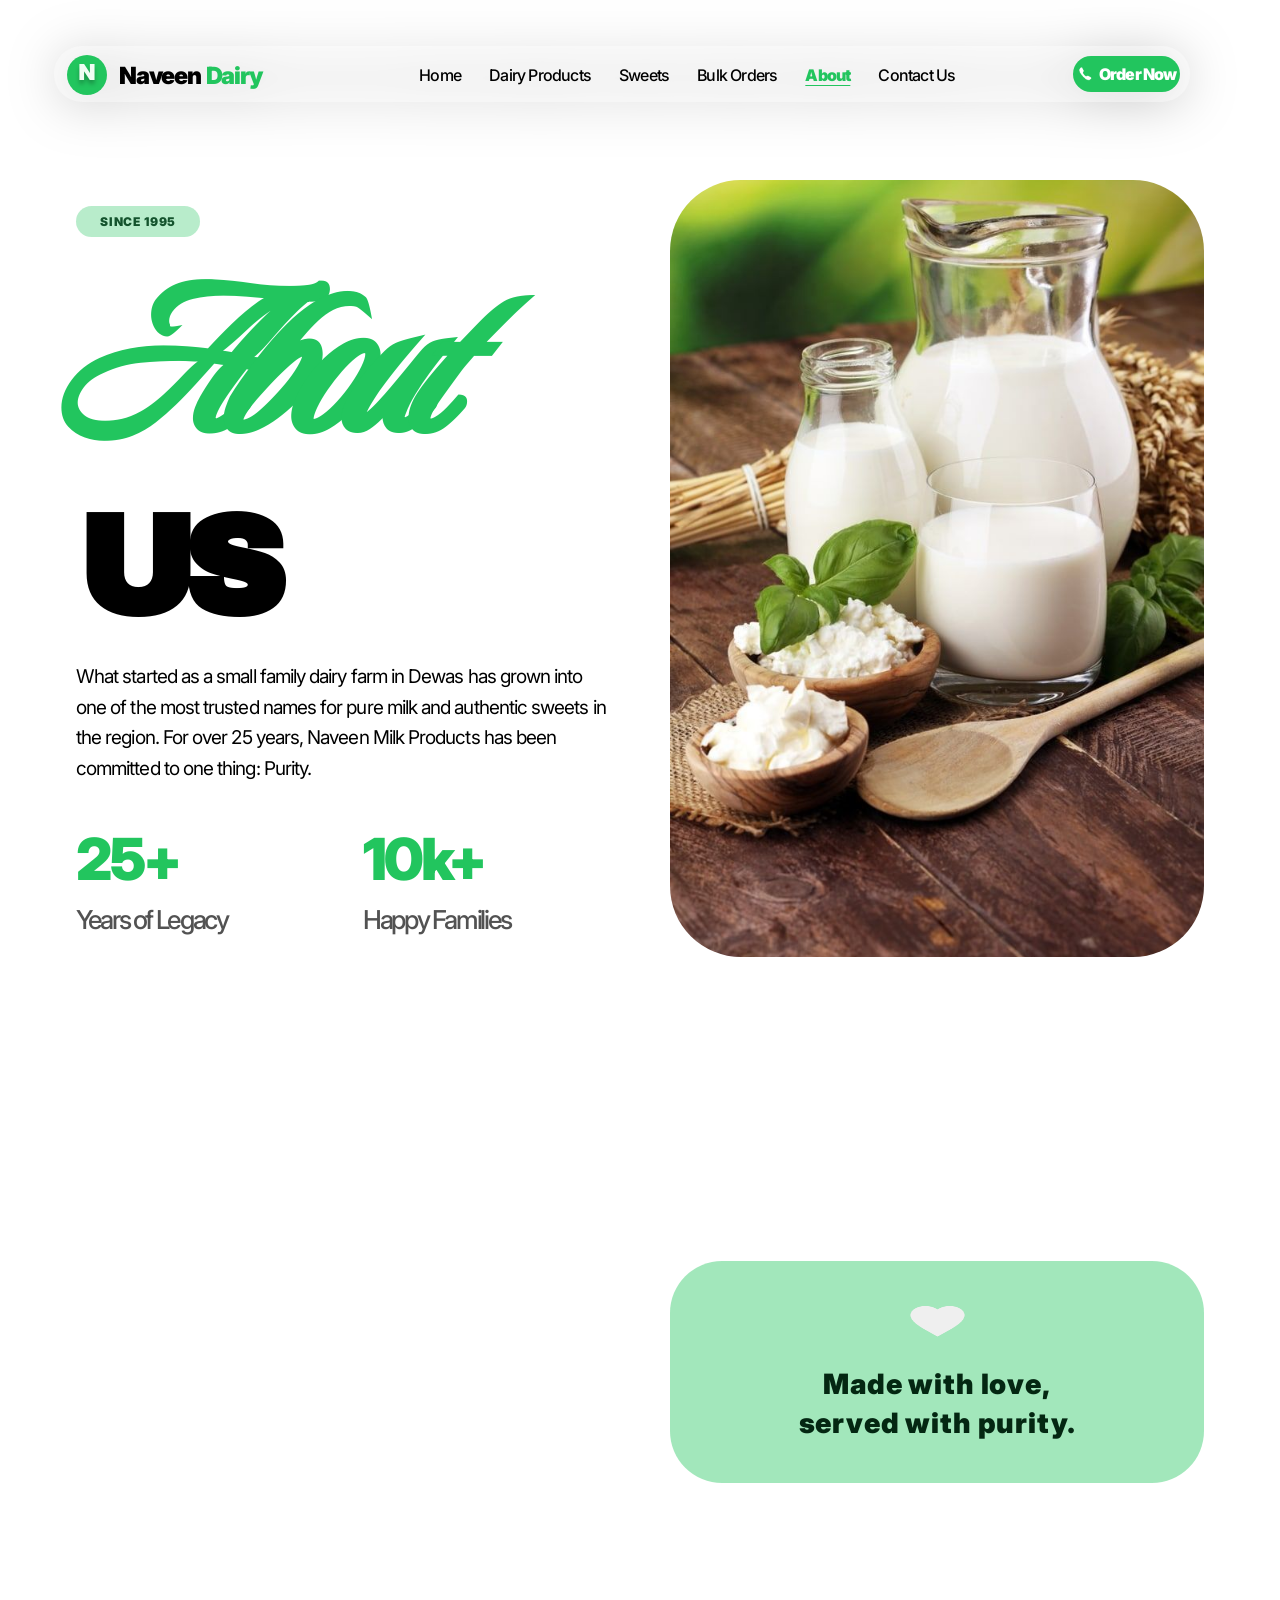
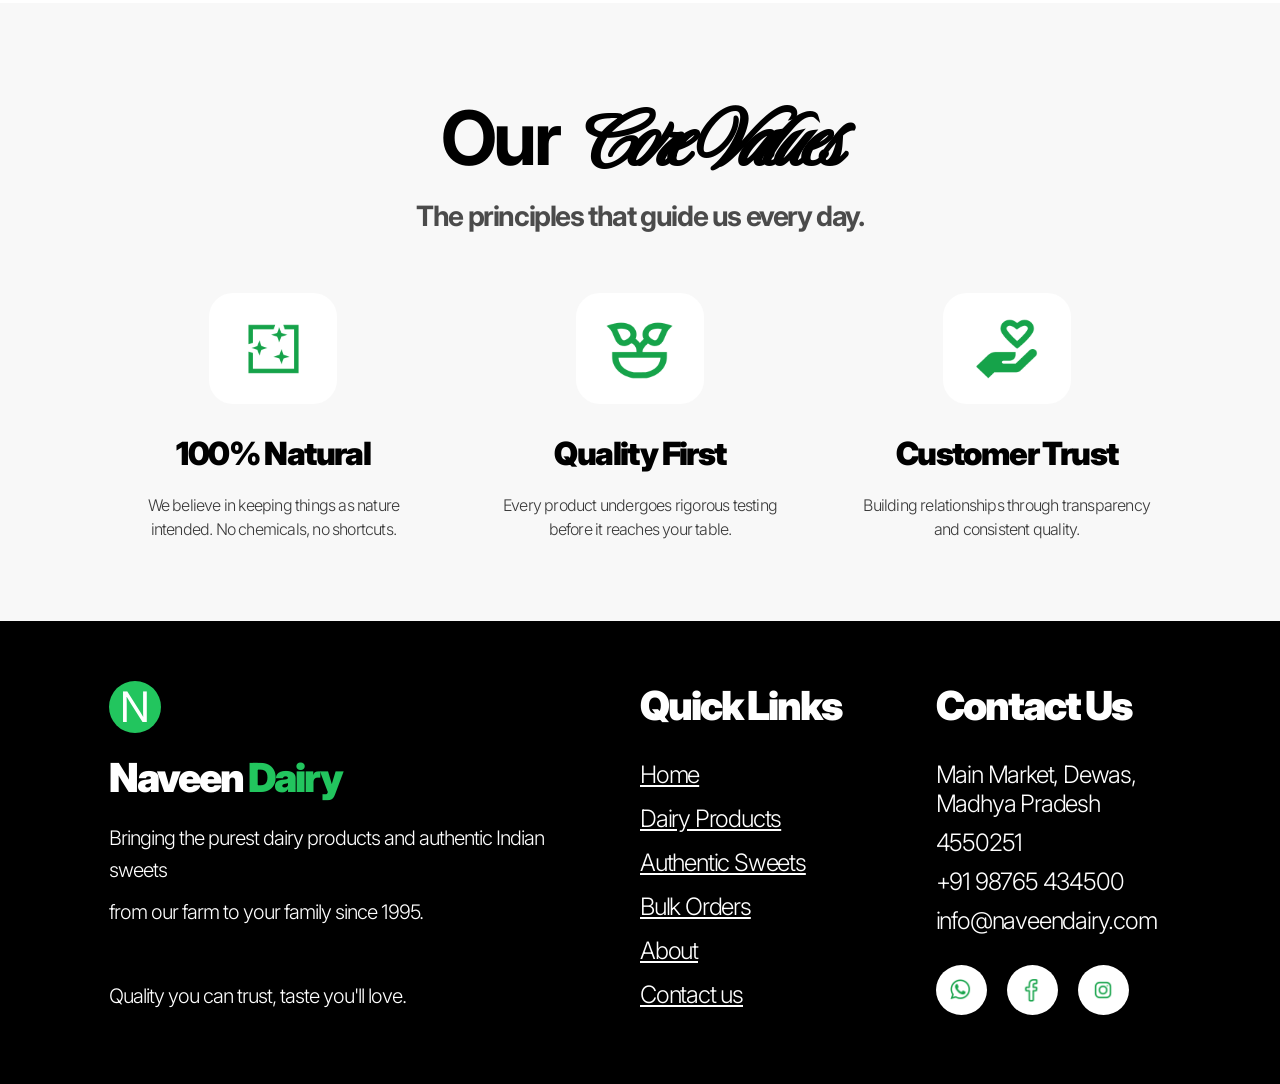
==== commit 4c2d93ae: "images names correclty" ====
--- a/about.html
+++ b/about.html
@@ -216,7 +216,7 @@
             <li><a href="contact.html">Contact Us</a></li>
         </ul>
         <a href="#" class="order-btn" onclick="orderOnWhatsApp('General Inquiry', '')">
-            <img src="imgs/About/7d22d0f8b6818aab4403a0caeee0340d70e9e065.png" alt="Phone" class="phone-icon">
+            <img src="assets/icons/phoneIcon.png" alt="Phone" class="phone-icon">
             Order Now
         </a>
     </nav>
@@ -244,7 +244,7 @@
         </div>
 
         <div>
-            <img src="imgs/About/1ffda37623aab490cda4eb86e63d8702f3c2b4f4.png" alt="About Us" class="about-image">
+            <img src="assets/imgs/About/milkJar.png" alt="About Us" class="about-image">
         </div>
     </div>
 
@@ -252,7 +252,7 @@
     <div class="about-hero">
         <div></div>
         <div class="quote-section">
-            <img src="imgs/About/a20df9ca87a229e3ba37c9d217de859388d6a565.png" alt="Heart" class="quote-icon">
+            <img src="assets/icons/heartIcon.png" alt="Heart" class="quote-icon">
             <p>Made with love,<br>served with purity.</p>
         </div>
     </div>
@@ -270,7 +270,7 @@
                 <!-- Value 1 -->
                 <div class="value-card">
                     <div class="value-icon-bg">
-                        <img src="imgs/About/24b6e16d65c5e99dc939f70b32498ddae491438f.png" alt="Natural" class="value-icon">
+                        <img src="assets/imgs/About/glitterIcon.png" alt="Natural" class="value-icon">
                     </div>
                     <h3 class="value-title">100% Natural</h3>
                     <p class="value-description">
@@ -281,7 +281,7 @@
                 <!-- Value 2 -->
                 <div class="value-card">
                     <div class="value-icon-bg">
-                        <img src="imgs/About/e4ec92cdecaa84989b12991afb50b69125345cea.png" alt="Quality" class="value-icon">
+                        <img src="assets/imgs/About/qualityLeafIcon.png" alt="Quality" class="value-icon">
                     </div>
                     <h3 class="value-title">Quality First</h3>
                     <p class="value-description">
@@ -292,7 +292,7 @@
                 <!-- Value 3 -->
                 <div class="value-card">
                     <div class="value-icon-bg">
-                        <img src="imgs/About/ae12647523982097742cd1acea79a04207b92e10.png" alt="Trust" class="value-icon">
+                        <img src="assets/imgs/About/trustIcon.png" alt="Trust" class="value-icon">
                     </div>
                     <h3 class="value-title">Customer Trust</h3>
                     <p class="value-description">
@@ -340,13 +340,13 @@
 
                 <div class="social-icons">
                     <a href="#" class="social-icon">
-                        <img src="imgs/About/94e2fda64aad88d569d51dc99218b35246d52168.png" alt="WhatsApp">
+                        <img src="assets/icons/whatsappIcon.png" alt="WhatsApp">
                     </a>
                     <a href="#" class="social-icon">
-                        <img src="imgs/About/28b4cecf40a3673d46d70ebfa07b6113c29bb090.png" alt="Facebook">
+                        <img src="assets/icons/facebookIcon.png" alt="Facebook">
                     </a>
                     <a href="#" class="social-icon">
-                        <img src="imgs/About/287100addff7b4b1be96237c455d31e111806645.png" alt="Instagram">
+                        <img src="assets/icons/instagramIcon.png" alt="Instagram">
                     </a>
                 </div>
             </div>
--- a/css/styles.css
+++ b/css/styles.css
@@ -138,9 +138,9 @@
     transition: color 0.2s, text-decoration 0.2s, font-weight 0.2s;
 }
 
-.navbar .nav-links a[href='sweets.html'] {
+/* .navbar .nav-links a[href='sweets.html'] {
     text-transform: lowercase;
-}
+} */
 
 .navbar .nav-links a:hover {
     color: var(--primary-green);
@@ -150,6 +150,7 @@
     color: #22c55e;
     font-weight: 900;
     text-decoration: underline;
+    text-underline-offset: 4px;
 }
 
 .navbar .nav-links a:not(.active) {
@@ -198,9 +199,9 @@
     color: #fff;
 }
 
-body.index-page .navbar .brand-name .dairy {
+/* body.index-page .navbar .brand-name .dairy {
     color: #bbf7d0;
-}
+} */
 
 body.index-page .navbar .nav-links a:not(.active) {
     color: rgba(255, 255, 255, 0.95);
@@ -566,7 +567,7 @@
     background: white;
 }
 
-/* —— Landing page (index): sections below hero — image-3 / imgs/LandingPage — */
+/* —— Landing page (index): sections below hero — image-3 / assets/imgs/LandingPage — */
 .landing-main {
     position: relative;
     z-index: 2;
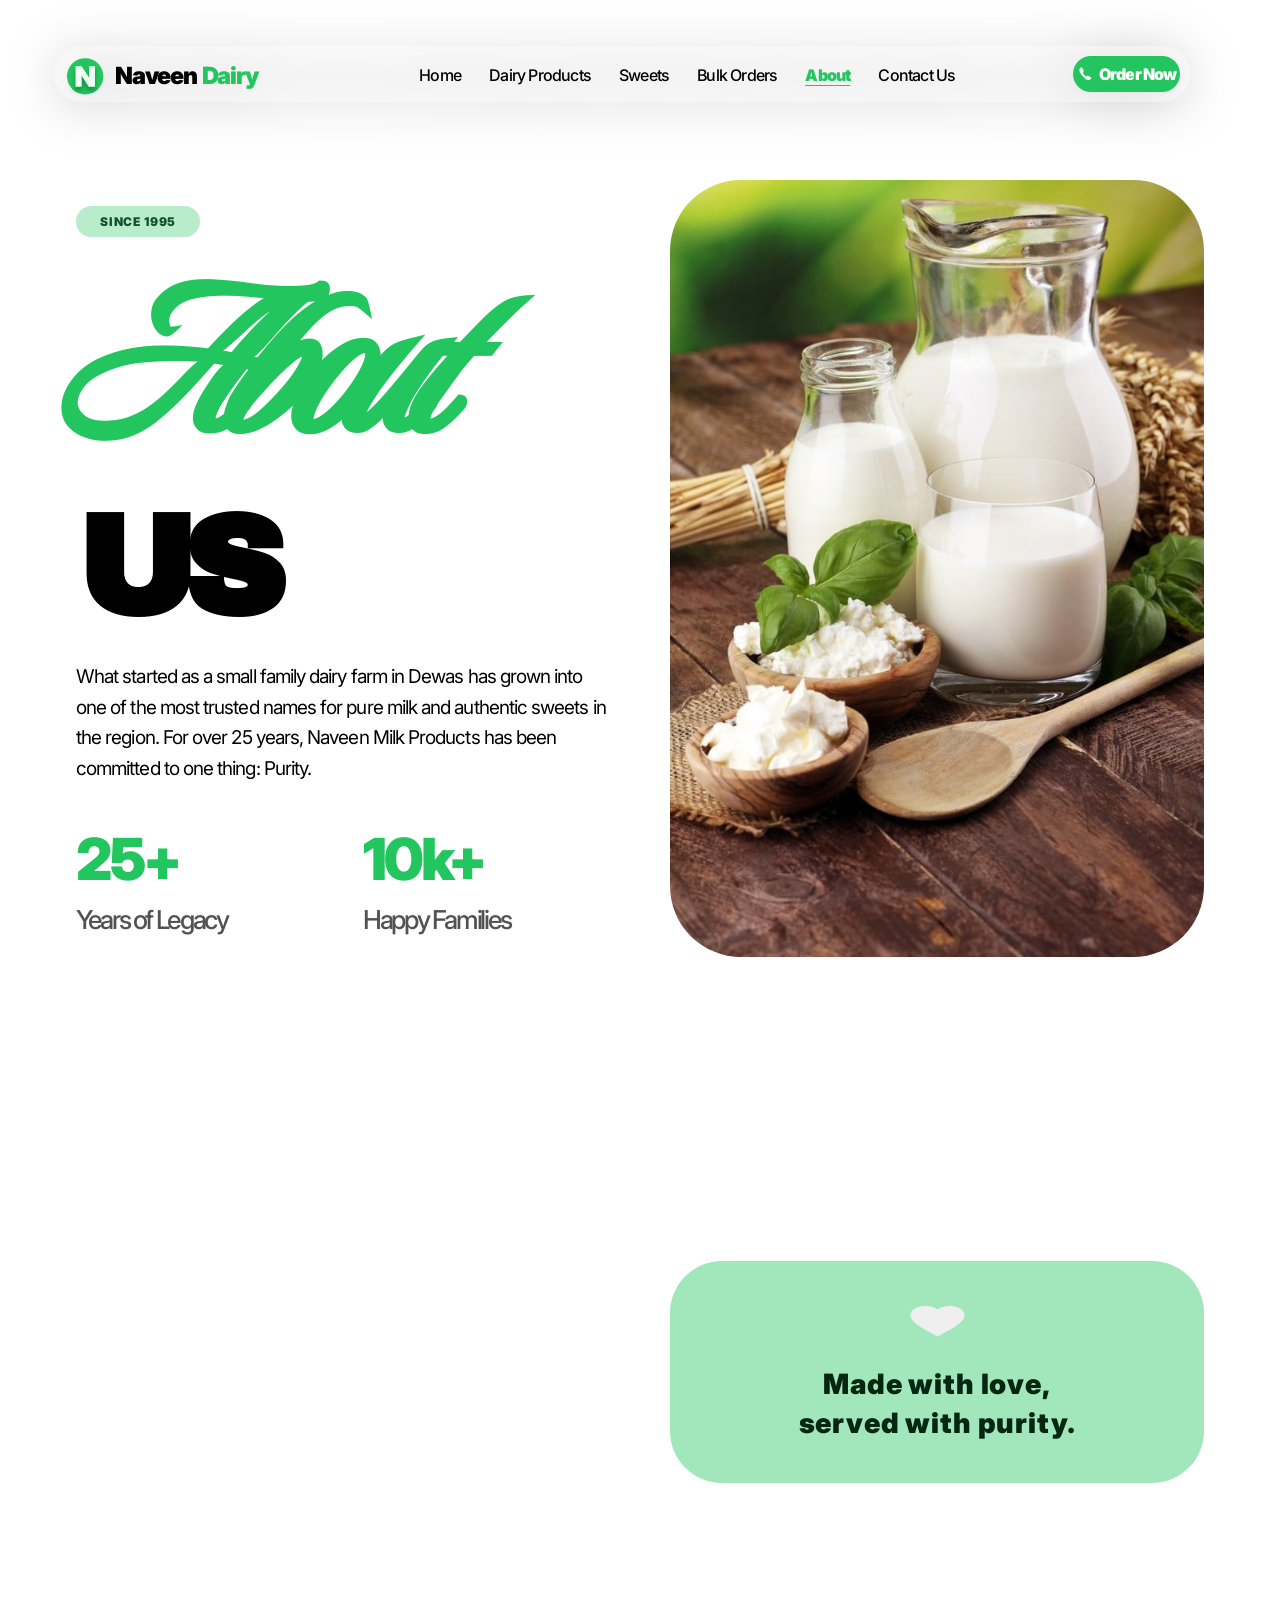
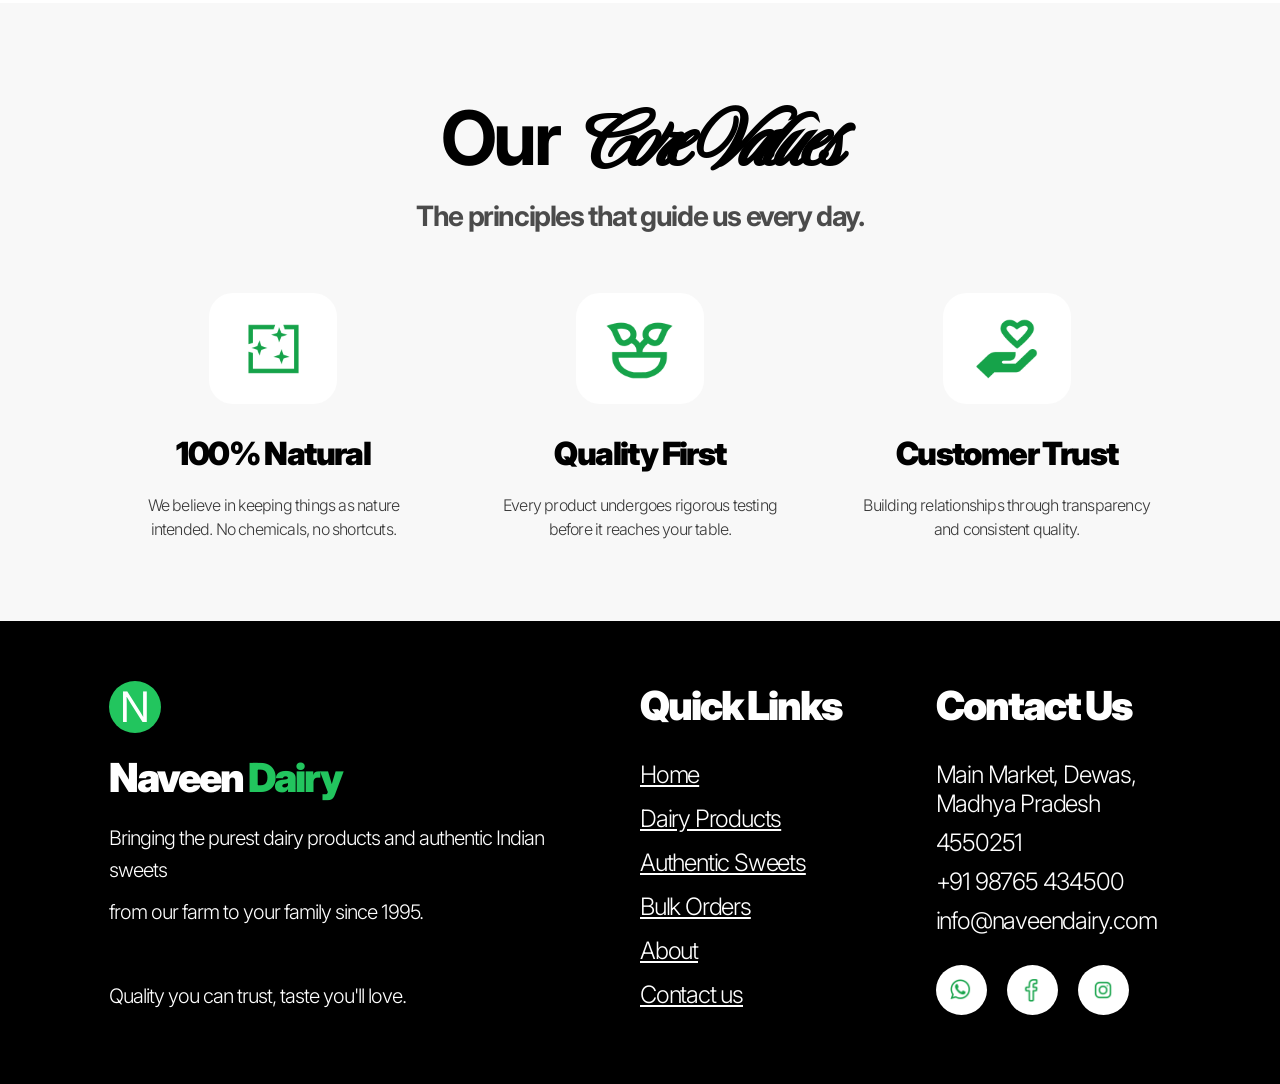
==== commit 89128f7b: "logo udpated" ====
--- a/about.html
+++ b/about.html
@@ -200,9 +200,7 @@
     <nav class="navbar">
         <div class="navbar-bg"></div>
         <div class="logo">
-            <div class="logo-circle">
-                <span class="logo-text">N</span>
-            </div>
+        <img src="assets/icons/Logo.svg" alt="Naveen Dairy Logo" class="logo-image">
         </div>
         <div class="brand-name">
             Naveen <span class="dairy">Dairy</span>
--- a/css/styles.css
+++ b/css/styles.css
@@ -68,12 +68,12 @@
     left: 1.11%;
     top: 50%;
     transform: translateY(-50%);
-    width: 40px;
+    /* width: 40px;
     height: 40px;
-    flex-shrink: 0;
-}
-
-.navbar .logo-circle {
+    flex-shrink: 0; */
+}
+
+/* .navbar .logo-circle {
     position: absolute;
     inset: 0;
     display: flex;
@@ -88,15 +88,15 @@
     font-style: normal;
     font-weight: 400;
     font-size: 28px;
-    line-height: 1;
     color: #f0fdf4;
     text-shadow: 0px 4px 4px rgba(0, 0, 0, 0.25);
-    display: block;
-}
+    margin: 0;
+    line-height: 1;
+} */
 
 .navbar .brand-name {
     position: absolute;
-    left: calc(1.11% + 40px + 12px);
+    left: calc(1.11% + 40px + 8px);
     top: 50%;
     transform: translateY(-50%);
     display: flex;
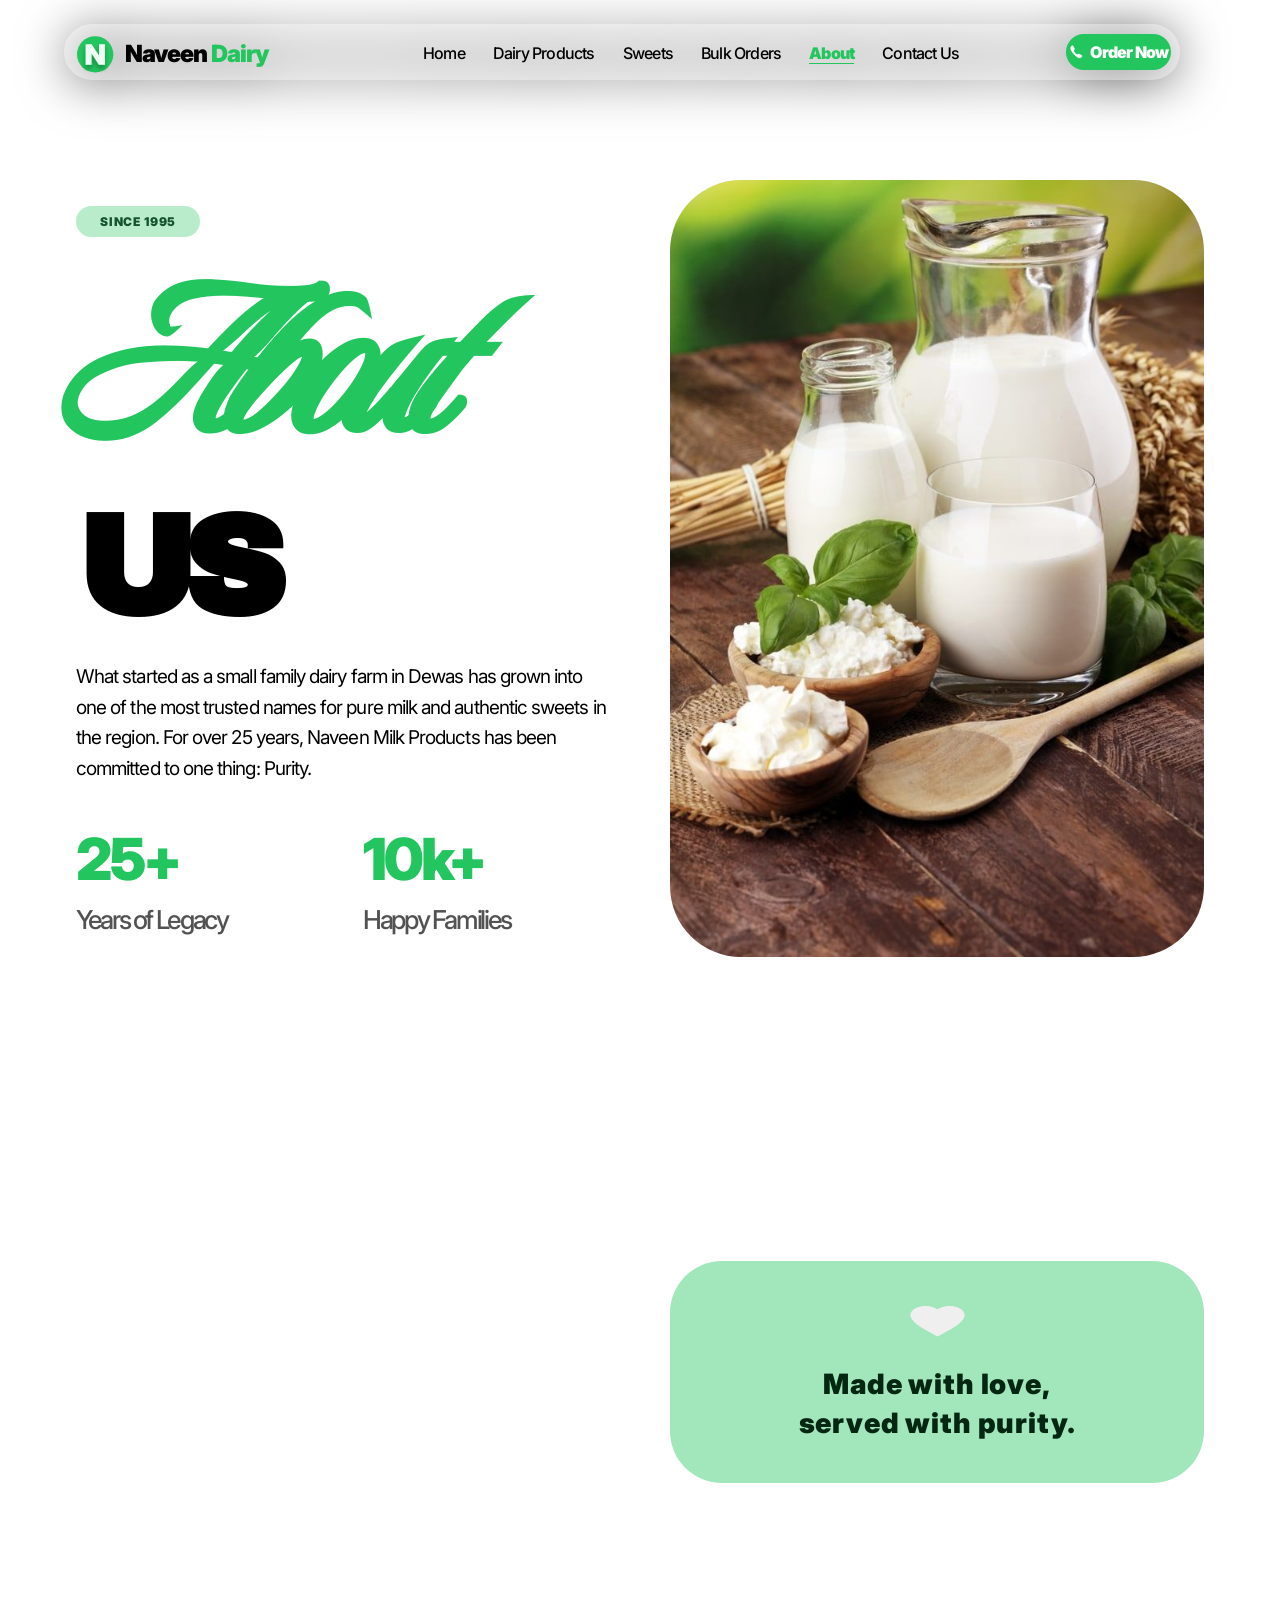
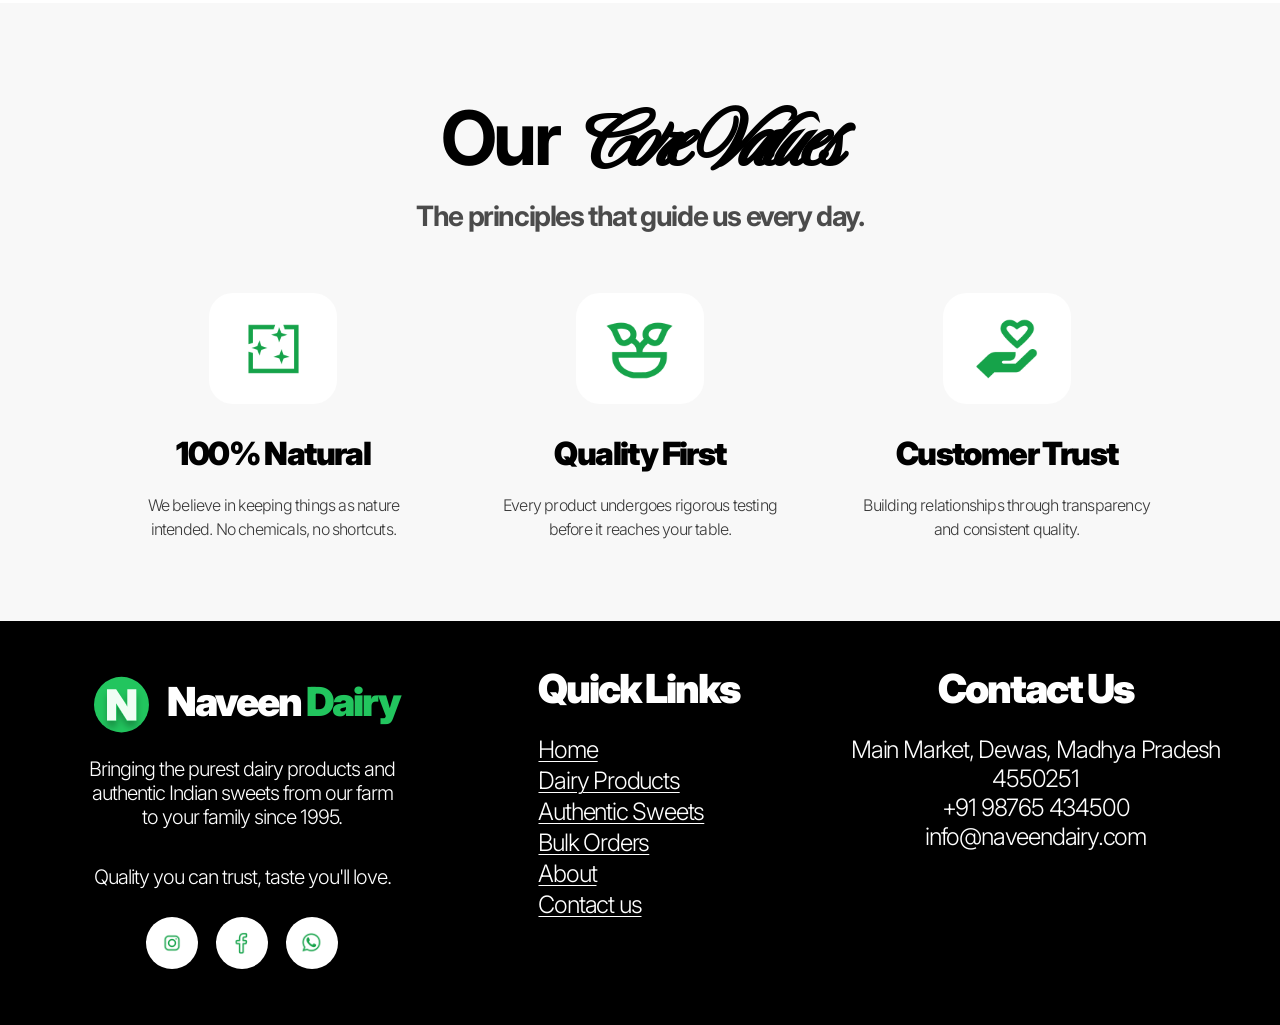
==== commit 57785b74: "final on web for landing page" ====
--- a/about.html
+++ b/about.html
@@ -301,56 +301,60 @@
         </div>
     </div>
 
-    <!-- Footer -->
-    <footer class="footer">
-        <div class="footer-content">
-            <div class="footer-brand">
-                <div class="logo logo--footer">
-                    <div class="logo-circle">
-                        <span class="logo-text">N</span>
-                    </div>
-                </div>
-                <h2>Naveen <span class="dairy">Dairy</span></h2>
-                <p>Bringing the purest dairy products and authentic Indian sweets</p>
-                <p>from our farm to your family since 1995.</p>
-                <p>&nbsp;</p>
-                <p>Quality you can trust, taste you'll love.</p>
-            </div>
-
-            <div class="footer-links">
+        <!-- Footer -->
+        <footer class="footer">
+            <div class="footer-content">
+              <div class="footer-brand">
+                <div class="footer-brand-head">
+                  <div class="logo footer-logo">
+                    <img
+                      src="assets/icons/Logo.svg"
+                      alt="Naveen Dairy Logo"
+                      class="logo-image"
+                    />
+                  </div>
+                  <h2 class="footer-brand-title">Naveen <span class="dairy">Dairy</span></h2>
+                </div>
+                <p class="footer-brand-copy">
+                  Bringing the purest dairy products and authentic Indian sweets from
+                  our farm to your family since 1995.
+                </p>
+                <p class="footer-brand-copy">Quality you can trust, taste you'll love.</p>
+      
+                <div class="social-icons">
+                  <a href="#" class="social-icon">
+                    <img src="assets/icons/instagramIcon.png" alt="Instagram" />
+                  </a>
+                  <a href="#" class="social-icon">
+                    <img src="assets/icons/facebookIcon.png" alt="Facebook" />
+                  </a>
+                  <a href="#" class="social-icon">
+                    <img src="assets/icons/whatsappIcon.png" alt="WhatsApp" />
+                  </a>
+                </div>
+              </div>
+      
+              <div class="footer-links">
                 <h3>Quick Links</h3>
                 <ul>
-                    <li><a href="index.html">Home</a></li>
-                    <li><a href="dairy-products.html">Dairy Products</a></li>
-                    <li><a href="sweets.html">Authentic Sweets</a></li>
-                    <li><a href="bulk-orders.html">Bulk Orders</a></li>
-                    <li><a href="about.html">About</a></li>
-                    <li><a href="contact.html">Contact us</a></li>
+                  <li><a href="index.html">Home</a></li>
+                  <li><a href="dairy-products.html">Dairy Products</a></li>
+                  <li><a href="sweets.html">Authentic Sweets</a></li>
+                  <li><a href="bulk-orders.html">Bulk Orders</a></li>
+                  <li><a href="about.html">About</a></li>
+                  <li><a href="contact.html">Contact us</a></li>
                 </ul>
-            </div>
-
-            <div class="footer-contact">
+              </div>
+      
+              <div class="footer-contact">
                 <h3>Contact Us</h3>
                 <p>Main Market, Dewas, Madhya Pradesh</p>
                 <p>4550251</p>
                 <p>+91 98765 434500</p>
                 <p>info@naveendairy.com</p>
-
-                <div class="social-icons">
-                    <a href="#" class="social-icon">
-                        <img src="assets/icons/whatsappIcon.png" alt="WhatsApp">
-                    </a>
-                    <a href="#" class="social-icon">
-                        <img src="assets/icons/facebookIcon.png" alt="Facebook">
-                    </a>
-                    <a href="#" class="social-icon">
-                        <img src="assets/icons/instagramIcon.png" alt="Instagram">
-                    </a>
-                </div>
+              </div>
             </div>
-        </div>
-    </footer>
-
+          </footer>
     <script src="js/script.js"></script>
 </body>
 </html>
--- a/css/styles.css
+++ b/css/styles.css
@@ -34,14 +34,17 @@
 /* Navbar */
 .navbar {
     position: fixed;
-    top: 27px;
-    left: 54px;
+    top: 5px;
+    left: 50%;
+    transform: translateX(-50%);
     z-index: 1000;
-    width: 1357px;
-    max-width: min(1357px, calc(100vw - 108px));
+    width: 90vw;
+    max-width: 1357px;
+    /* max-width: min(1357px, calc(100vw - 108px)); */
     height: 95px;
     box-sizing: border-box;
-    filter: drop-shadow(0px 4px 25.9px rgba(0, 0, 0, 0.25));
+    filter: drop-shadow(0px 4px 25.9px rgba(0, 0, 0, 0.75));
+    transition: filter 0.25s ease;
 }
 
 .navbar-bg {
@@ -54,6 +57,19 @@
     backdrop-filter: blur(50px);
     -webkit-backdrop-filter: blur(50px);
     border-radius: 28px;
+    transition: background 0.25s ease, backdrop-filter 0.25s ease, -webkit-backdrop-filter 0.25s ease, border-color 0.25s ease;
+    border: 1px solid transparent;
+}
+
+.navbar.is-scrolled {
+    filter: drop-shadow(0px 10px 34px rgba(0, 0, 0, 0.86));
+}
+
+.navbar.is-scrolled .navbar-bg {
+    background: linear-gradient(90deg, rgba(255, 255, 255, 0.82) 0%, rgba(244, 244, 244, 0.92) 100%);
+    backdrop-filter: blur(100px);
+    -webkit-backdrop-filter: blur(100px);
+    border-color: rgba(0, 0, 0, 0.08);
 }
 
 .logo-circle {
@@ -219,6 +235,23 @@
     color: #bbf7d0;
 }
 
+body.index-page .navbar.is-scrolled .brand-name {
+    color: #111;
+}
+
+body.index-page .navbar.is-scrolled .nav-links a:not(.active) {
+    color: #111;
+}
+
+body.index-page .navbar.is-scrolled .nav-links a.active {
+    color: #16a34a;
+    text-decoration-color: #16a34a;
+}
+
+body.index-page .navbar.is-scrolled .nav-links a:hover {
+    color: #15803d;
+}
+
 /* Footer / static: same mark, centered N (no Figma absolute layers) */
 .logo--footer {
     position: relative;
@@ -256,317 +289,6 @@
     display: block;
 }
 
-/* Hero Section */
-.hero {
-    position: relative;
-    height: 1024px;
-    overflow: hidden;
-}
-
-.hero-bg {
-    position: absolute;
-    inset: 0;
-    background: linear-gradient(180deg, #064e3b 0%, #22c55e 50%, #14532d 100%);
-}
-
-.hero-title {
-    position: absolute;
-    left: 117px;
-    top: 200px;
-    font-family: 'Archivo Black', sans-serif;
-    font-size: 168px;
-    color: #b7ffd4;
-    text-shadow: 24px 4px 4.5px rgba(0, 0, 0, 0.25);
-    letter-spacing: -15.1px;
-    line-height: 0.9;
-}
-
-.hero-subtitle {
-    position: absolute;
-    font-family: 'Luxurious Script', cursive;
-    font-size: 359px;
-    color: white;
-    text-shadow: 0px 4px 4px rgba(0, 0, 0, 0.25);
-    letter-spacing: -18px;
-}
-
-.hero-tagline {
-    position: absolute;
-    left: 256px;
-    top: 178px;
-    font-family: 'Lalezar', cursive;
-    font-size: 17px;
-    color: black;
-    text-transform: uppercase;
-    letter-spacing: 0.5px;
-}
-
-.hero-line {
-    position: absolute;
-    height: 2.5px;
-    background: black;
-}
-
-.hero-description {
-    position: absolute;
-    font-weight: 200;
-    font-size: 24px;
-    color: #141010;
-    letter-spacing: -1.2px;
-    line-height: 1.4;
-}
-
-.hero-image {
-    position: absolute;
-    border-radius: 114px;
-    overflow: hidden;
-}
-
-.cta-buttons {
-    position: absolute;
-    display: flex;
-    gap: 20px;
-}
-
-.btn {
-    padding: 20px 40px;
-    border-radius: 35px;
-    font-weight: 900;
-    font-size: 24px;
-    letter-spacing: -1.2px;
-    text-decoration: none;
-    transition: all 0.3s;
-    border: none;
-    cursor: pointer;
-}
-
-.btn-primary {
-    background: white;
-    color: black;
-}
-
-.btn-secondary {
-    background: rgba(255, 255, 255, 0.45);
-    color: white;
-}
-
-.btn:hover {
-    transform: translateY(-3px);
-    box-shadow: 0 10px 20px rgba(0, 0, 0, 0.2);
-}
-
-/* Slider Indicators */
-.slide {
-    opacity: 0;
-    visibility: hidden;
-    transition: opacity 0.5s ease-in-out;
-    z-index: 1;
-}
-
-.slide.active {
-    opacity: 1;
-    visibility: visible;
-    z-index: 2;
-}
-
-.slide {
-    position: absolute;
-    inset: 0;
-}
-
-.slide-1 {
-    background: linear-gradient(180deg, #064e3b 0%, #268e72 64.9%, #08674e 79.66%);
-}
-
-.slide-2 {
-    background: linear-gradient(181.33deg, #2DB964 -38.05%, #50FE95 34.05%, #14532D 88.47%);
-}
-
-.slide-3 {
-    background: linear-gradient(185.21deg, #8acb29 32.15%, #a5c877 61.43%, #406212 85.6%);
-}
-
-.slide-headline {
-    position: absolute;
-    left: 117px;
-    top: 217px;
-    font-family: 'Archivo Black', sans-serif;
-    font-size: 168px;
-    color: #b7ffd4;
-    text-shadow: 24px 4px 4.5px rgba(0, 0, 0, 0.25);
-    letter-spacing: -15.1px;
-    line-height: 0.9;
-    z-index: 3;
-}
-
-.slide-tagline {
-    position: absolute;
-    left: 256.1px;
-    top: 178px;
-    font-family: 'Lalezar', cursive;
-    font-size: 17px;
-    color: #000;
-    text-transform: uppercase;
-    z-index: 3;
-}
-
-.slide-line {
-    position: absolute;
-    height: 2.5px;
-    background: #000;
-    top: 190.9px;
-    z-index: 3;
-}
-
-.slide-line-left {
-    left: 140px;
-    width: 112.11px;
-}
-
-.slide-line-right {
-    left: 453.59px;
-    width: 112.41px;
-}
-
-.slide-description {
-    position: absolute;
-    left: 161px;
-    top: 742px;
-    font-weight: 200;
-    font-size: 24px;
-    color: #141010;
-    letter-spacing: -1.2px;
-    line-height: 1.4;
-    max-width: 780px;
-    z-index: 3;
-}
-
-.slide-script {
-    position: absolute;
-    left: 331px;
-    top: 374px;
-    font-family: 'Luxurious Script', cursive;
-    font-size: 359.256px;
-    color: #fff;
-    text-shadow: 23px 4px 4px rgba(0, 0, 0, 0.25);
-    letter-spacing: -18px;
-    z-index: 4;
-}
-
-.slide-product-image {
-    position: absolute;
-    left: 798px;
-    top: 191px;
-    width: 562px;
-    height: 722px;
-    border-radius: 114.182px;
-    object-fit: cover;
-    z-index: 2;
-}
-
-.slide-1 .slide-headline {
-    left: 110px;
-    top: 219px;
-    color: #c4fff0;
-    text-shadow: 36px 4px 11.8px rgba(0, 0, 0, 0.25);
-}
-
-.slide-1 .slide-tagline {
-    left: 248.1px;
-    top: 174px;
-}
-
-.slide-1 .slide-line {
-    top: 186.9px;
-}
-
-.slide-1 .slide-line-left {
-    left: 132px;
-}
-
-.slide-1 .slide-line-right {
-    left: 445.59px;
-}
-
-.slide-1 .slide-description {
-    left: 110px;
-    top: 741px;
-}
-
-.slide-1 .slide-script {
-    left: 367px;
-    top: 369px;
-    font-size: 346.63px;
-    text-shadow: 0 4px 4px rgba(0, 0, 0, 0.25);
-}
-
-.slide-1 .slide-product-image {
-    left: 797px;
-    top: 201px;
-    width: 558px;
-    height: 721px;
-    border-radius: 114.306px;
-}
-
-.slide-2 .slide-line-right {
-    left: 474px;
-    width: 92px;
-}
-
-.slide-2 .slide-line {
-    top: 190.9px;
-}
-
-.slide-2 .slide-script {
-    left: 249px;
-    top: 367px;
-    text-shadow: 0 4px 4px rgba(0, 0, 0, 0.25);
-}
-
-.slide-3 .slide-headline {
-    left: 59px;
-    top: 230px;
-    color: #d8ffa6;
-    text-shadow: 17px 4px 0 rgba(0, 0, 0, 0.25);
-}
-
-.slide-3 .slide-description {
-    left: 165px;
-    top: 740px;
-    color: #dfdfdf;
-}
-
-.slide-3 .slide-product-image {
-    left: 852px;
-    top: 215px;
-    width: 528px;
-    height: 713px;
-    border-radius: 99px;
-}
-
-.slider-indicators {
-    position: absolute;
-    bottom: 75px;
-    left: 50%;
-    transform: translateX(-50%);
-    display: flex;
-    gap: 23px;
-    z-index: 10;
-}
-
-.indicator {
-    width: 16px;
-    height: 17px;
-    background: #bebebe;
-    border-radius: 50%;
-    cursor: pointer;
-    transition: all 0.3s;
-}
-
-.indicator.active {
-    background: white;
-}
-
 /* —— Landing page (index): sections below hero — image-3 / assets/imgs/LandingPage — */
 .landing-main {
     position: relative;
@@ -610,41 +332,52 @@
 
 /* Bestsellers */
 .landing-bestsellers-heading {
-    display: flex;
-    flex-wrap: wrap;
-    align-items: baseline;
-    justify-content: center;
-    gap: 0.12em;
-    margin-bottom: 24px;
-    line-height: 0.95;
+    position: relative;
+    display: block;
+    max-width: 1240px;
+    margin: 0 auto 10px;
+    line-height: 0.9;
+    text-align: left;
 }
 
 .landing-bestsellers-title-text {
+    display: block;
+    width: 831px;
+    font-family: 'Inter', sans-serif;
     font-weight: 900;
-    font-size: clamp(48px, 10vw, 128px);
+    font-size: clamp(84px, 8.9vw, 128px);
+    line-height: 1.21;
     letter-spacing: -0.05em;
     color: #000;
+    position: relative;
+    z-index: 1;
 }
 
 .landing-bestsellers-title-script {
+    position: absolute;
+    left: 454px;
+    top: -52px;
     font-family: 'Luxurious Script', cursive;
     font-weight: 400;
-    font-size: clamp(72px, 14vw, 200px);
+    font-size: clamp(220px, 33vw, 528px);
     color: #1dc95d;
-    letter-spacing: -0.04em;
+    letter-spacing: -0.05em;
+    line-height: 1.2;
+    z-index: 2;
+    pointer-events: none;
 }
 
 .landing-products-grid {
     display: grid;
-    grid-template-columns: repeat(auto-fit, minmax(260px, 1fr));
-    gap: 28px;
+    grid-template-columns: repeat(4, minmax(0, 1fr));
+    gap: 14px;
     align-items: stretch;
 }
 
 .landing-product-card .product-image-wrap {
-    border-radius: 39px;
+    border-radius: 28px;
     overflow: hidden;
-    margin-bottom: 16px;
+    margin-bottom: 14px;
 }
 
 .landing-product-card .product-image {
@@ -661,92 +394,123 @@
     box-sizing: border-box;
 }
 
-/* Quality Assurance */
-.landing-quality {
-    background: #000;
-    color: #fff;
+.landing-bestsellers {
+    background: #ededed;
     max-width: none;
-    padding: 80px 0;
-}
-
-.landing-quality-inner {
-    max-width: 1440px;
+    padding: 76px 0 96px;
+}
+
+.landing-bestsellers .landing-eyebrow {
+    text-align: left;
+    max-width: 1240px;
+    margin: 0 auto 2px;
+    padding: 0;
+    font-size: clamp(28px, 2.35vw, 33.881px);
+    line-height: 1.21;
+}
+
+.landing-bestsellers .landing-lead {
+    max-width: 663px;
+    margin: 0 auto 178px;
+    margin-left: max(calc((100% - 1240px) / 2 + 29px), 24px);
+    margin-right: auto;
+    font-size: 24px;
+    line-height: 1.21;
+    text-align: center;
+    letter-spacing: -0.05em;
+}
+
+.landing-bestsellers .landing-products-grid {
+    max-width: 1240px;
     margin: 0 auto;
-    padding: 0 96px;
-    display: grid;
-    grid-template-columns: 1fr 1fr;
-    gap: 56px;
-    align-items: center;
-}
-
-.landing-quality-title {
-    margin: 16px 0 24px;
-    line-height: 0.95;
-}
-
-.landing-quality-title-line {
-    display: block;
-    font-family: 'Archivo Black', sans-serif;
-    font-size: clamp(48px, 8vw, 120px);
-    letter-spacing: -0.06em;
-    color: #fff;
-}
-
-.landing-quality-title-script {
-    display: block;
-    font-family: 'Luxurious Script', cursive;
-    font-size: clamp(72px, 12vw, 200px);
-    color: var(--primary-green);
-    letter-spacing: -0.04em;
-}
-
-.landing-quality-text {
-    font-weight: 200;
-    font-size: 24px;
-    letter-spacing: -0.05em;
+    padding: 0;
+    grid-template-columns: repeat(4, 295px);
+    gap: 20px;
+    justify-content: space-between;
+}
+
+.landing-bestsellers .landing-product-card {
+    position: relative;
+    min-height: 579px;
+    border-radius: 52px 49px 47px 53px;
+    padding: 20px 17px;
+    border-color: #9f9f9f;
+    box-shadow: none;
+    overflow: hidden;
+}
+
+.landing-bestsellers .landing-product-card .product-title {
+    position: absolute;
+    left: 11.53%;
+    right: 30.89%;
+    top: 67.53%;
+    font-size: 20px;
+    line-height: 1.2;
+    letter-spacing: -0.05em;
+    margin: 0;
+    color: #2c2c2c;
+}
+
+.landing-bestsellers .landing-product-card .product-price {
+    position: absolute;
+    left: 72.88%;
+    right: 7.47%;
+    top: 68.57%;
+    margin: 0;
+    font-size: 15px;
+    line-height: 1.2;
+    text-align: center;
+    font-weight: 700;
+    letter-spacing: -0.05em;
+    color: #16a34a;
+}
+
+.landing-bestsellers .landing-product-card .product-description {
+    position: absolute;
+    left: 7.46%;
+    right: 7.61%;
+    top: 78.41%;
+    font-size: 12px;
     line-height: 1.5;
-    margin-bottom: 28px;
-    max-width: 720px;
-}
-
-.landing-checklist {
-    list-style: none;
-    margin: 0 0 20px;
-    padding: 0;
-}
-
-.landing-checklist li {
+    min-height: 0;
+    margin: 0;
+    font-weight: 400;
+    letter-spacing: -0.05em;
+    color: #71717a;
+    text-align: center;
+    font-family: 'Poppins', sans-serif;
+}
+
+.landing-bestsellers .landing-product-card .product-image-wrap {
+    position: absolute;
+    left: 5.51%;
+    right: 5.8%;
+    top: 3.4%;
+    bottom: 34.13%;
+    border-radius: 38.5059px;
+    margin-bottom: 0;
+}
+
+.landing-bestsellers .landing-product-card .product-image {
+    height: 100%;
+    margin-bottom: 0;
+}
+
+.landing-bestsellers .landing-product-card .product-button {
+    position: absolute;
+    left: 5.51%;
+    right: 5.8%;
+    top: 85.57%;
+    bottom: 4.92%;
+    width: auto;
     display: flex;
     align-items: center;
-    gap: 12px;
-    font-size: 22px;
-    font-weight: 500;
-    margin-bottom: 12px;
-    letter-spacing: -0.03em;
-}
-
-.landing-checklist img {
-    flex-shrink: 0;
-}
-
-.landing-quality-badge {
-    font-size: 20px;
-    font-weight: 600;
-    color: #a3e635;
-    letter-spacing: -0.02em;
-}
-
-.landing-quality-media {
-    border-radius: 80px;
-    overflow: hidden;
-    box-shadow: 0 24px 60px rgba(0, 0, 0, 0.45);
-}
-
-.landing-quality-media img {
-    width: 100%;
-    height: auto;
-    display: block;
-    object-fit: cover;
+    justify-content: center;
+    border-radius: 25.6706px;
+    padding: 0 12px;
+    font-size: 12.8353px;
+    line-height: 1.25;
+    letter-spacing: -0.05em;
 }
 
 /* Feature grid */
@@ -808,42 +572,63 @@
 
 /* Gallery */
 .landing-gallery-heading {
+    position: relative;
+    max-width: 1328px;
+    min-height: 300px;
     display: flex;
-    flex-wrap: wrap;
-    align-items: baseline;
+    align-items: flex-start;
     justify-content: center;
-    gap: 0.2em;
-    margin-bottom: 40px;
-    line-height: 0.95;
+    line-height: 1;
 }
 
 .landing-gallery-title-plain {
     font-family: 'Archivo Black', sans-serif;
-    font-size: clamp(40px, 7vw, 100px);
+    position: relative;
+    margin-top: 74px;
+    z-index: 2;
+    font-size: clamp(72px, 10.2vw, 196.196px);
+    line-height: 1.085;
     letter-spacing: -0.05em;
     color: #000;
 }
 
 .landing-gallery-title-script {
     font-family: 'Luxurious Script', cursive;
-    font-size: clamp(64px, 12vw, 180px);
+    text-align: center;
+    font-size: clamp(120px, 15.2vw, 285.922px);
+    line-height: 1.2;
     color: var(--primary-green);
-    letter-spacing: -0.04em;
+    font-weight: 400;
+    letter-spacing: -0.05em;
 }
 
 .landing-gallery-grid {
     display: grid;
-    grid-template-columns: repeat(6, 1fr);
-    grid-auto-rows: minmax(100px, auto);
-    gap: 16px;
+    max-width: 1328px;
+    width: 100%;
+    margin: 0 auto;
+    aspect-ratio: 1328 / 532.18;
+    grid-template-columns: 530.65fr 36.35fr 197.73fr 26.18fr 537.09fr;
+    grid-template-rows: 181.74fr 21.18fr 122fr 25.26fr 181.74fr;
+    align-items: stretch;
 }
 
 .landing-gallery-item {
     margin: 0;
-    border-radius: 24px;
+    border-radius: 0;
     overflow: hidden;
-    border: 2px solid #0b0c0b;
-}
+    background: #fff;
+    position: relative;
+}
+
+/* .landing-gallery-item::before {
+    content: "";
+    position: absolute;
+    inset: 2px;
+    border: 1px solid rgba(0, 0, 0, 0.35);
+    border-radius: 1px;
+    pointer-events: none;
+} */
 
 .landing-gallery-item img {
     width: 100%;
@@ -853,19 +638,40 @@
 }
 
 .landing-gallery-item--hero {
-    grid-column: span 3;
-    grid-row: span 2;
-    min-height: 320px;
+    grid-column: 1;
+    grid-row: 1 / 6;
+    min-height: 0;
 }
 
 .landing-gallery-item--wide {
-    grid-column: span 3;
-    min-height: 140px;
+    grid-column: 3 / 6;
+    grid-row: 3;
+    min-height: 0;
+    border-radius: 0 39px 0 0;
 }
 
 .landing-gallery-grid .landing-gallery-item:not(.landing-gallery-item--hero):not(.landing-gallery-item--wide) {
-    grid-column: span 2;
-    min-height: 140px;
+    min-height: 0;
+}
+
+.landing-gallery-grid .landing-gallery-item:nth-child(2) {
+    grid-column: 3;
+    grid-row: 1;
+}
+
+.landing-gallery-grid .landing-gallery-item:nth-child(6) {
+    grid-column: 3;
+    grid-row: 5;
+}
+
+.landing-gallery-grid .landing-gallery-item:nth-child(5) {
+    grid-column: 5;
+    grid-row: 1;
+}
+
+.landing-gallery-grid .landing-gallery-item:nth-child(4) {
+    grid-column: 5;
+    grid-row: 5;
 }
 
 /* Reviews */
@@ -876,7 +682,7 @@
     justify-content: center;
     gap: 0.15em;
     margin-bottom: 16px;
-    line-height: 0.95;
+    line-height: 0.70;
 }
 
 .landing-reviews-title-plain {
@@ -884,6 +690,7 @@
     font-size: clamp(36px, 6vw, 88px);
     letter-spacing: -0.05em;
     color: #000;
+    margin-right: 5px;
 }
 
 .landing-reviews-title-script {
@@ -891,12 +698,14 @@
     font-size: clamp(56px, 10vw, 160px);
     color: var(--primary-green);
     letter-spacing: -0.04em;
+    font-weight: 400;
+    margin-left: 5px;
 }
 
 .landing-reviews-sub {
     text-align: center;
     font-weight: 200;
-    font-size: 20px;
+    font-size: 16px;
     letter-spacing: 0.4em;
     text-transform: uppercase;
     margin-bottom: 40px;
@@ -906,8 +715,8 @@
 .landing-reviews-grid {
     display: grid;
     grid-template-columns: repeat(2, minmax(0, 1fr));
-    gap: 24px;
-    max-width: 1200px;
+    gap: 26px;
+    max-width: 1370px;
     margin: 0 auto;
 }
 
@@ -915,80 +724,242 @@
     background: #eefbf2;
     border: 1px dashed #16a34a;
     border-radius: 64px;
-    padding: 28px 28px 24px 32px;
+    min-height: 264.79px;
+    padding: 22px 28px 22px 22px;
     margin: 0;
+    display: grid;
+    grid-template-columns: minmax(140px, 31.5%) 1fr;
+    grid-template-rows: auto 1fr auto;
+    column-gap: 18px;
+    align-items: center;
 }
 
 .landing-review-stars {
+    grid-column: 2;
+    grid-row: 1;
+    justify-self: end;
     color: #ffde59;
-    font-size: 22px;
+    font-size: 40px;
     letter-spacing: 2px;
-    margin-bottom: 16px;
+    line-height: 1;
+    margin: 0 8px 6px 0;
 }
 
 .landing-review-quote {
-    font-size: 18px;
-    line-height: 1.45;
+    grid-column: 2;
+    grid-row: 2;
+    font-size: 20px;
+    line-height: 1.2;
     color: #000;
-    margin-bottom: 20px;
-    font-style: italic;
+    margin: 0;
+    font-style: normal;
+    text-align: right;
+    letter-spacing: 0.01em;
 }
 
 .landing-review-meta {
-    display: flex;
-    align-items: center;
-    gap: 16px;
-    justify-content: flex-start;
-    flex-wrap: wrap;
+    display: contents;
 }
 
 .landing-review-avatar {
-    width: 56px;
-    height: 56px;
+    grid-column: 1;
+    grid-row: 1 / 4;
+    width: min(100%, 180px);
+    height: 180px;
     border-radius: 50%;
     object-fit: cover;
-    flex-shrink: 0;
+    justify-self: center;
+    align-self: center;
+}
+
+.landing-review-meta > div {
+    grid-column: 2;
+    grid-row: 3;
+    justify-self: end;
+    text-align: right;
 }
 
 .landing-review-name {
     font-style: normal;
     font-weight: 600;
-    font-size: 17px;
+    font-size: 20px;
+    line-height: 1.2;
+    letter-spacing: 0.01em;
     display: block;
 }
 
+.landing-review-name::before {
+    content: "— ";
+}
+
 .landing-review-place {
-    font-size: 15px;
-    color: #5d5959;
-    font-weight: 800;
+    font-size: 20px;
+    color: #000;
+    font-weight: 700;
+    line-height: 1.2;
+    letter-spacing: 0.01em;
 }
 
 @media (max-width: 1100px) {
-    .landing-quality-inner {
-        grid-template-columns: 1fr;
+    .landing-bestsellers .landing-eyebrow {
+        max-width: 100%;
         padding: 0 40px;
+    }
+
+    .landing-bestsellers .landing-products-grid {
+        grid-template-columns: repeat(2, minmax(0, 1fr));
+        padding: 0 40px;
+        gap: 20px;
+    }
+
+    .landing-bestsellers .landing-lead {
+        margin-bottom: 96px;
+        max-width: 720px;
+        margin-left: auto;
+        margin-right: auto;
+    }
+
+    .landing-bestsellers-title-text {
+        width: auto;
+    }
+
+    .landing-bestsellers-title-script {
+        top: -10%;
+        left: 56%;
+        font-size: clamp(90px, 14vw, 180px);
     }
 
     .landing-features-grid {
         grid-template-columns: repeat(2, 1fr);
     }
 
+    .landing-review-card {
+        min-height: 230px;
+        padding: 20px 20px 18px;
+        grid-template-columns: minmax(120px, 34%) 1fr;
+        column-gap: 14px;
+    }
+
+    .landing-review-avatar {
+        width: min(100%, 178px);
+        height: 165px;
+    }
+
+    .landing-review-stars {
+        font-size: 30px;
+    }
+
+    .landing-review-quote {
+        font-size: 17px;
+    }
+
+    .landing-review-name,
+    .landing-review-place {
+        font-size: 18px;
+    }
+
+    .landing-gallery-heading {
+        min-height: 200px;
+        margin-bottom: 24px;
+    }
+
+    .landing-gallery-title-plain {
+        margin-top: 56px;
+        font-size: clamp(58px, 10vw, 132px);
+    }
+
+    .landing-gallery-title-script {
+        font-size: clamp(96px, 14vw, 220px);
+    }
+
     .landing-gallery-grid {
-        grid-template-columns: repeat(2, 1fr);
+        grid-template-columns: 1.2fr 1fr;
+        grid-template-rows: 190px 150px 130px;
+        gap: 10px;
+        aspect-ratio: auto;
     }
 
     .landing-gallery-item--hero {
-        grid-column: span 2;
-        grid-row: span 1;
-        min-height: 220px;
+        grid-column: 1;
+        grid-row: 1 / span 2;
+        min-height: 0;
     }
 
     .landing-gallery-item--wide {
-        grid-column: span 2;
+        grid-column: 1 / span 2;
+        grid-row: 3;
+    }
+
+    .landing-gallery-grid .landing-gallery-item:nth-child(2) {
+        grid-column: 2;
+        grid-row: 1;
+    }
+
+    .landing-gallery-grid .landing-gallery-item:nth-child(4) {
+        grid-column: 2;
+        grid-row: 2;
+    }
+
+    .landing-gallery-grid .landing-gallery-item:nth-child(5) {
+        grid-column: 1;
+        grid-row: auto;
+    }
+
+    .landing-gallery-grid .landing-gallery-item:nth-child(6) {
+        grid-column: 2;
+        grid-row: auto;
     }
 }
 
 @media (max-width: 700px) {
+    .landing-bestsellers {
+        padding: 54px 0 64px;
+    }
+
+    .landing-bestsellers .landing-eyebrow {
+        padding: 0 20px;
+        font-size: 28px;
+    }
+
+    .landing-bestsellers-heading {
+        max-width: 100%;
+        margin-bottom: 20px;
+    }
+
+    .landing-bestsellers-title-text {
+        font-size: clamp(46px, 16vw, 72px);
+    }
+
+    .landing-bestsellers-title-script {
+        position: static;
+        display: block;
+        transform: none;
+        font-size: clamp(84px, 24vw, 140px);
+        margin-top: -8px;
+        line-height: 0.8;
+    }
+
+    .landing-bestsellers .landing-lead {
+        font-size: clamp(17px, 5vw, 24px);
+        line-height: 1.35;
+        margin-bottom: 36px;
+        margin-left: auto;
+    }
+
+    .landing-bestsellers .landing-products-grid {
+        grid-template-columns: 1fr;
+        padding: 0 20px;
+        gap: 16px;
+    }
+
+    .landing-bestsellers .landing-product-card .product-title {
+        font-size: 20px;
+    }
+
+    .landing-bestsellers .landing-product-card .product-price {
+        font-size: 15px;
+    }
+
     .landing-section {
         padding: 48px 20px 56px;
     }
@@ -1001,15 +972,77 @@
         grid-template-columns: 1fr;
     }
 
+    .landing-review-card {
+        min-height: 0;
+        border-radius: 40px;
+        padding: 18px 16px;
+        grid-template-columns: 112px 1fr;
+        grid-template-rows: auto auto auto;
+        column-gap: 12px;
+    }
+
+    .landing-review-avatar {
+        width: 100%;
+        height: 112px;
+    }
+
+    .landing-review-stars {
+        font-size: 24px;
+        margin-right: 2px;
+    }
+
+    .landing-review-quote {
+        font-size: 16px;
+    }
+
+    .landing-review-name,
+    .landing-review-place {
+        font-size: 16px;
+    }
+
+    .landing-gallery-heading {
+        min-height: 0;
+        margin-bottom: 18px;
+        display: block;
+        text-align: center;
+    }
+
+    .landing-gallery-title-plain {
+        margin-top: 0;
+        display: block;
+        font-size: clamp(46px, 15vw, 72px);
+    }
+
+    .landing-gallery-title-script {
+        position: static;
+        display: block;
+        transform: none;
+        width: auto;
+        font-size: clamp(84px, 24vw, 130px);
+        line-height: 0.85;
+        margin-top: -10px;
+    }
+
     .landing-gallery-grid {
         grid-template-columns: 1fr;
+        grid-template-rows: none;
+        gap: 12px;
     }
 
     .landing-gallery-item--hero,
     .landing-gallery-item--wide,
     .landing-gallery-grid .landing-gallery-item:not(.landing-gallery-item--hero):not(.landing-gallery-item--wide) {
-        grid-column: span 1;
-        min-height: 200px;
+        grid-column: auto;
+        grid-row: auto;
+        min-height: 170px;
+    }
+
+    .landing-gallery-grid .landing-gallery-item:nth-child(2),
+    .landing-gallery-grid .landing-gallery-item:nth-child(4),
+    .landing-gallery-grid .landing-gallery-item:nth-child(5),
+    .landing-gallery-grid .landing-gallery-item:nth-child(6) {
+        grid-column: auto;
+        grid-row: auto;
     }
 }
 
@@ -1093,44 +1126,92 @@
 /* Footer */
 .footer {
     background: black;
-    padding: 60px 0;
+    /* min-height: 537px; */
+    padding: 44px 0 56px;
     color: white;
 }
 
 .footer-content {
     max-width: 1440px;
     margin: 0 auto;
-    padding: 0 109px;
+    padding: 0 44px 0 42px;
     display: grid;
-    grid-template-columns: 2fr 1fr 1fr;
-    gap: 60px;
-}
-
-.footer-brand h2 {
+    grid-template-columns: minmax(360px, 1.1fr) minmax(260px, 0.9fr) minmax(360px, 1.1fr);
+    gap: 32px;
+    align-items: start;
+}
+
+.footer-brand {
+    display: flex;
+    flex-direction: column;
+    align-items: center;
+    text-align: center;
+}
+
+.footer-brand-head {
+    display: flex;
+    align-items: center;
+    justify-content: center;
+    gap: 8px;
+    margin-bottom: 18px;
+}
+
+.footer-logo {
+    position: static;
+    width: 74px;
+    height: 74px;
+    padding-bottom: 5px;
+}
+
+.footer-logo .logo-image {
+    width: 100%;
+    height: 100%;
+    object-fit: contain;
+    display: block;
+}
+
+.footer-brand-title {
+    font-family: 'Inter', sans-serif;
     font-weight: 900;
     font-size: 40px;
-    letter-spacing: -2px;
-    margin-bottom: 20px;
-}
-
-.footer-brand h2 .dairy {
+    line-height: 48px;
+    letter-spacing: -0.05em;
+    margin: 0;
+}
+
+.footer-brand-title .dairy {
     color: var(--primary-green);
 }
 
-.footer-brand p {
+.footer-brand-copy {
+    max-width: 310px;
+    margin: 0 0 26px;
+    font-family: 'Inter', sans-serif;
     font-weight: 300;
     font-size: 20px;
-    letter-spacing: -1px;
-    line-height: 1.6;
-    margin-bottom: 10px;
+    line-height: 24px;
+    letter-spacing: -0.05em;
+}
+
+.footer-brand-copy + .footer-brand-copy {
+    margin-top: 10px;
+    margin-bottom: 28px;
 }
 
 .footer .footer-links h3,
 .footer .footer-contact h3 {
+    font-family: 'Inter', sans-serif;
     font-weight: 900;
     font-size: 40px;
-    letter-spacing: -2px;
-    margin-bottom: 30px;
+    line-height: 48px;
+    letter-spacing: -0.05em;
+    margin-bottom: 22px;
+    text-align: center;
+}
+
+.footer-links {
+    justify-self: center;
+    text-align: left;
 }
 
 .footer .footer-links ul {
@@ -1140,11 +1221,15 @@
 .footer .footer-links a {
     color: white;
     text-decoration: underline;
+    text-decoration-thickness: 1px;
+    text-underline-offset: 3px;
+    font-family: 'Inter', sans-serif;
     font-weight: 300;
     font-size: 24px;
-    letter-spacing: -1.2px;
+    line-height: 29px;
+    letter-spacing: -0.05em;
     display: block;
-    margin-bottom: 15px;
+    margin-bottom: 2px;
     transition: color 0.3s;
 }
 
@@ -1152,22 +1237,29 @@
     color: var(--primary-green);
 }
 
+.footer-contact {
+    text-align: center;
+}
+
 .footer .footer-contact p {
+    font-family: 'Inter', sans-serif;
     font-weight: 300;
     font-size: 24px;
-    letter-spacing: -1.2px;
-    margin-bottom: 10px;
+    line-height: 29px;
+    letter-spacing: -0.05em;
+    margin-bottom: 0;
 }
 
 .social-icons {
     display: flex;
-    gap: 20px;
-    margin-top: 30px;
+    gap: 18px;
+    margin-top: 0;
+    justify-content: center;
 }
 
 .social-icon {
-    width: 51px;
-    height: 50px;
+    width: 52px;
+    height: 52px;
     background: white;
     border-radius: 50%;
     display: flex;
@@ -1182,8 +1274,48 @@
 }
 
 .social-icon img {
-    width: 24px;
-    height: 24px;
+    width: 22px;
+    height: 22px;
+    object-fit: contain;
+}
+
+@media (max-width: 1100px) {
+    .footer {
+        min-height: 0;
+        padding: 42px 0;
+    }
+
+    .footer-content {
+        grid-template-columns: 1fr;
+        gap: 28px;
+        padding: 0 24px;
+    }
+
+    .footer-links,
+    .footer-contact {
+        justify-self: center;
+        text-align: center;
+    }
+
+    .footer .footer-links a {
+        text-align: center;
+    }
+}
+
+@media (max-width: 700px) {
+    .footer-brand-title,
+    .footer .footer-links h3,
+    .footer .footer-contact h3 {
+        font-size: 34px;
+        line-height: 1.12;
+    }
+
+    .footer-brand-copy,
+    .footer .footer-contact p,
+    .footer .footer-links a {
+        font-size: 20px;
+        line-height: 1.25;
+    }
 }
 
 /* Page Headers */
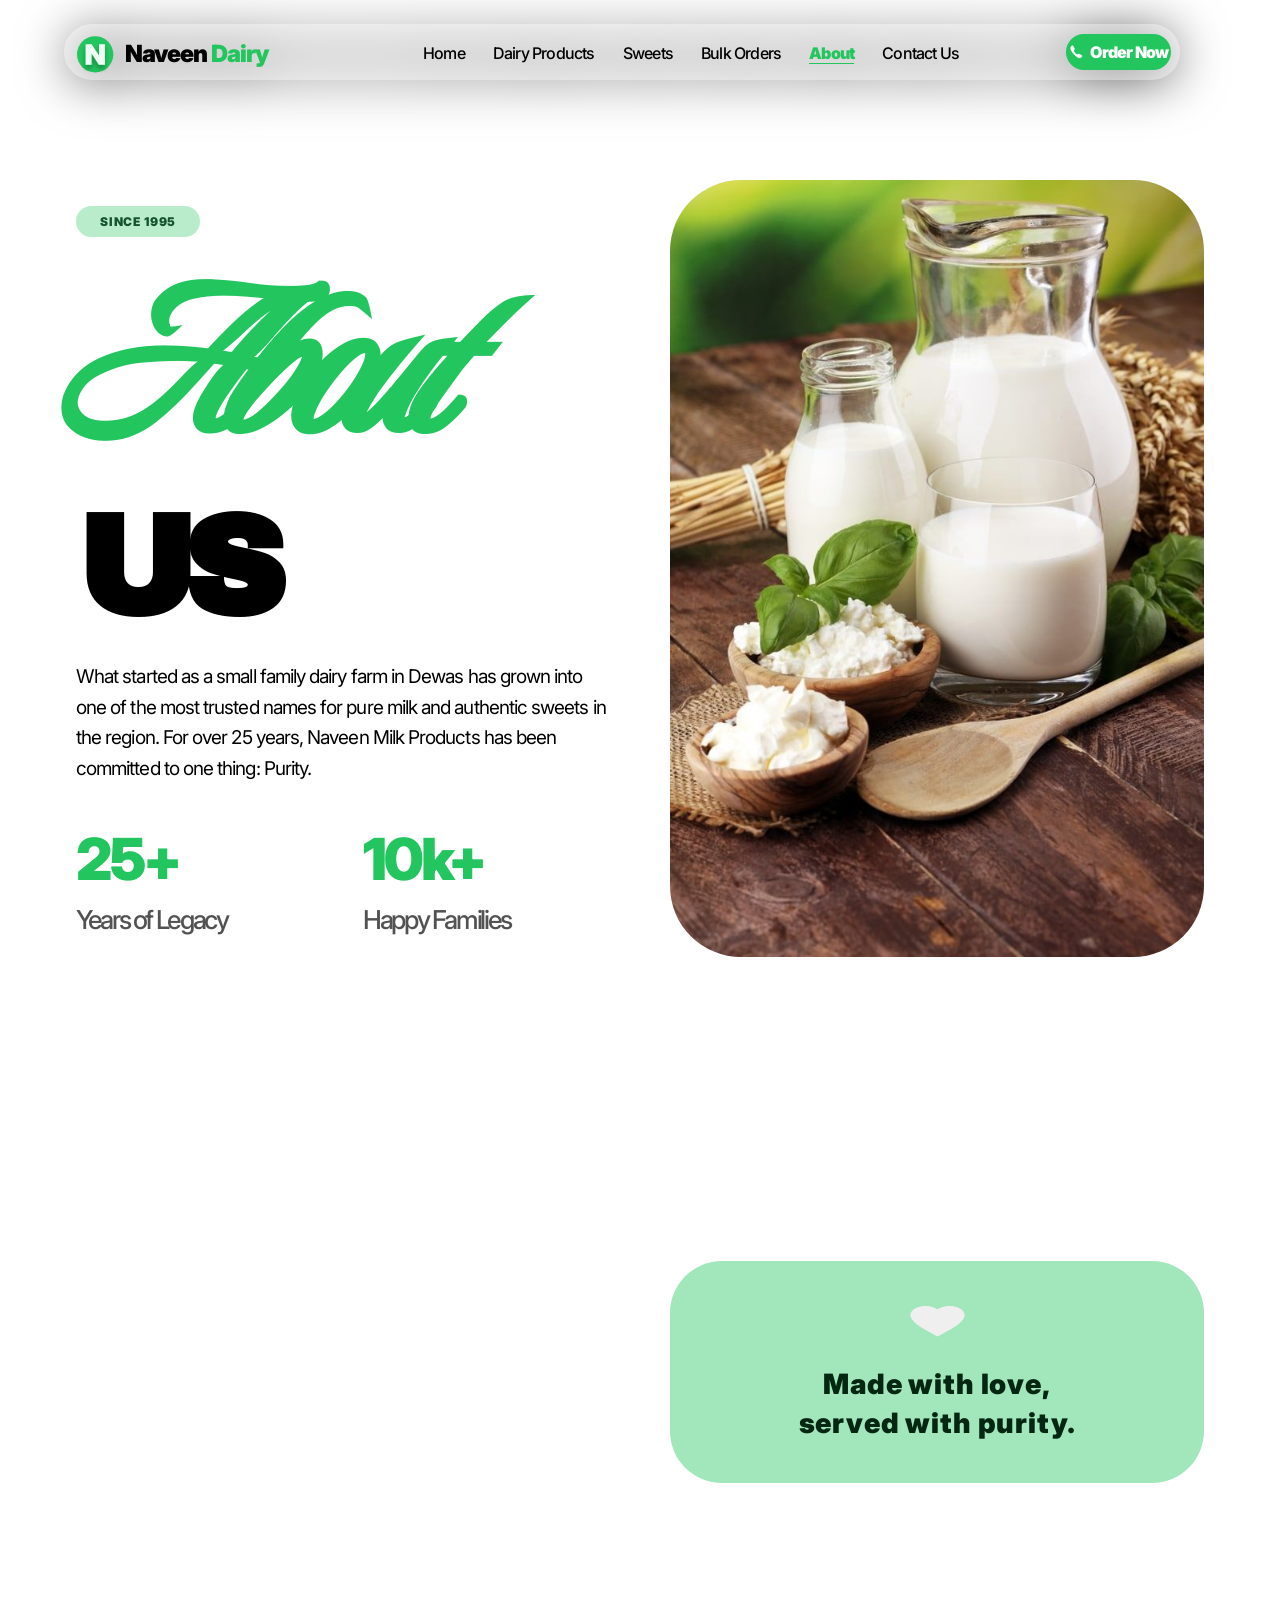
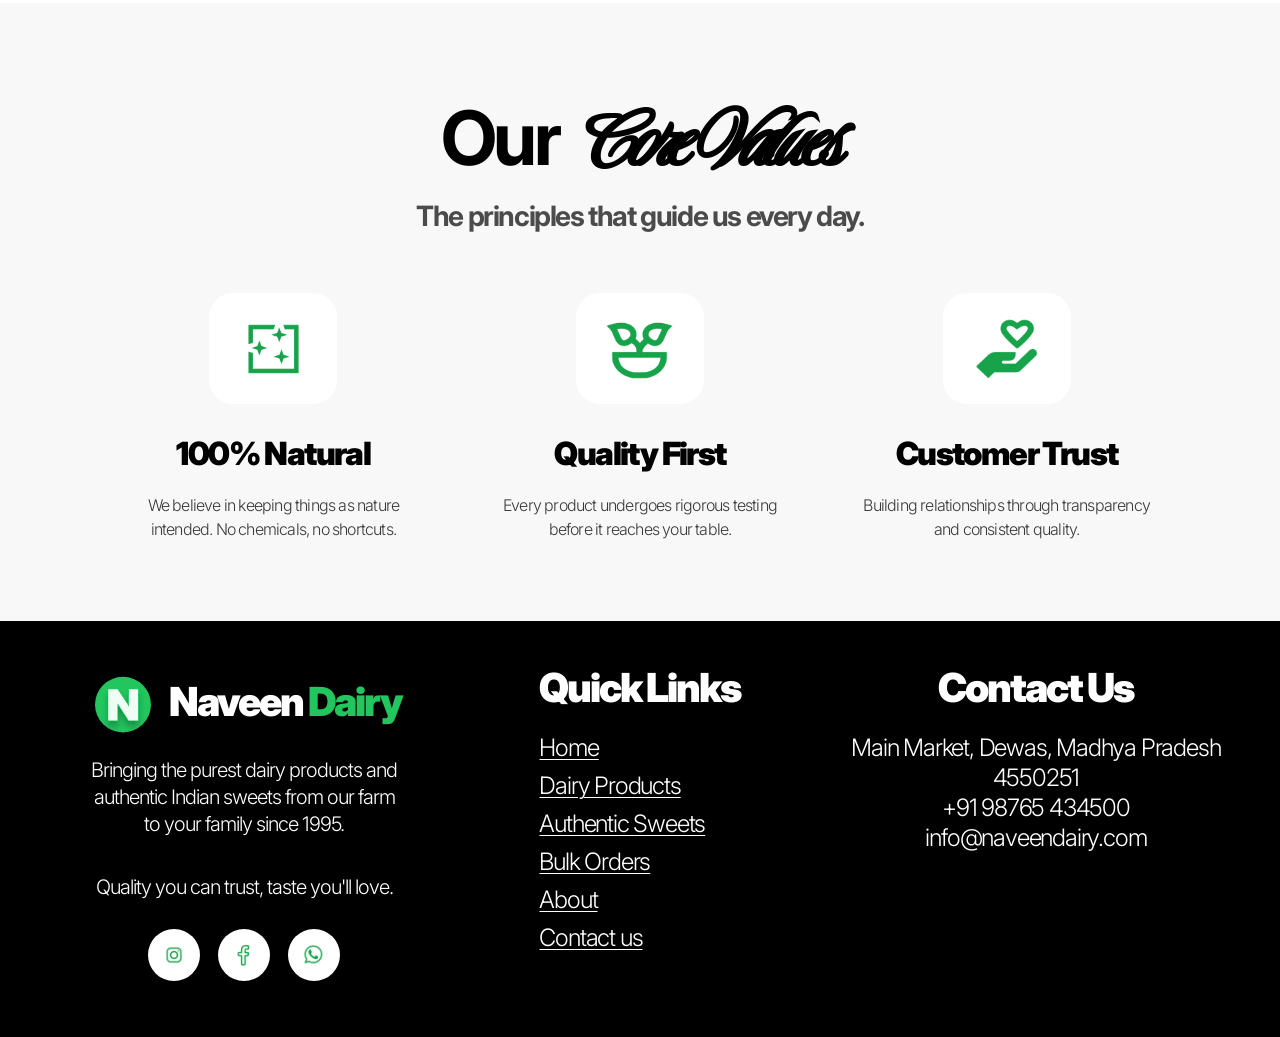
==== commit 129e04dd: "responsivenss" ====
--- a/about.html
+++ b/about.html
@@ -205,6 +205,7 @@
         <div class="brand-name">
             Naveen <span class="dairy">Dairy</span>
         </div>
+        <div class="nav-menu" id="nav-menu">
         <ul class="nav-links">
             <li><a href="index.html">Home</a></li>
             <li><a href="dairy-products.html">Dairy Products</a></li>
@@ -212,11 +213,23 @@
             <li><a href="bulk-orders.html">Bulk Orders</a></li>
             <li><a href="about.html">About</a></li>
             <li><a href="contact.html">Contact Us</a></li>
+            <li class="nav-menu-cta">
+                <a href="#" class="order-btn order-btn--menu" onclick="orderOnWhatsApp('General Inquiry', '')">
+                    <img src="assets/icons/phoneIcon.png" alt="Phone" class="phone-icon">
+                    Order Now
+                </a>
+            </li>
         </ul>
+        </div>
         <a href="#" class="order-btn" onclick="orderOnWhatsApp('General Inquiry', '')">
             <img src="assets/icons/phoneIcon.png" alt="Phone" class="phone-icon">
             Order Now
         </a>
+        <button type="button" class="navbar-toggle" aria-expanded="false" aria-controls="nav-menu" aria-label="Open menu">
+            <span class="navbar-toggle-bar" aria-hidden="true"></span>
+            <span class="navbar-toggle-bar" aria-hidden="true"></span>
+            <span class="navbar-toggle-bar" aria-hidden="true"></span>
+        </button>
     </nav>
 
     <!-- About Hero Section -->
--- a/css/styles.css
+++ b/css/styles.css
@@ -59,6 +59,8 @@
     border-radius: 28px;
     transition: background 0.25s ease, backdrop-filter 0.25s ease, -webkit-backdrop-filter 0.25s ease, border-color 0.25s ease;
     border: 1px solid transparent;
+    pointer-events: none;
+    z-index: 0;
 }
 
 .navbar.is-scrolled {
@@ -252,6 +254,298 @@
     color: #15803d;
 }
 
+/* Navbar — mobile menu wrapper (display:contents keeps desktop absolute layout) */
+.nav-menu {
+    display: contents;
+}
+
+.nav-menu-cta {
+    display: none;
+}
+
+.navbar-toggle {
+    display: none;
+    position: relative;
+    z-index: 1002;
+    width: 44px;
+    height: 44px;
+    padding: 0;
+    border: none;
+    border-radius: 14px;
+    background: rgba(0, 0, 0, 0.08);
+    cursor: pointer;
+    align-items: center;
+    justify-content: center;
+    flex-direction: column;
+    gap: 5px;
+    flex-shrink: 0;
+    transition: background 0.2s;
+    -webkit-tap-highlight-color: transparent;
+}
+
+.navbar-toggle:hover {
+    background: rgba(0, 0, 0, 0.12);
+}
+
+.navbar-toggle:focus-visible {
+    outline: 2px solid var(--primary-green);
+    outline-offset: 2px;
+}
+
+.navbar-toggle-bar {
+    display: block;
+    width: 22px;
+    height: 2px;
+    border-radius: 1px;
+    background: #111;
+    transition: transform 0.25s ease, opacity 0.2s ease;
+}
+
+body.index-page .navbar-toggle {
+    background: rgba(255, 255, 255, 0.2);
+}
+
+body.index-page .navbar-toggle:hover {
+    background: rgba(255, 255, 255, 0.3);
+}
+
+body.index-page .navbar-toggle-bar {
+    background: #fff;
+}
+
+body.index-page .navbar.is-scrolled .navbar-toggle-bar,
+body.index-page .navbar.is-open .navbar-toggle-bar {
+    background: #111;
+}
+
+body.index-page .navbar.is-scrolled .navbar-toggle,
+body.index-page .navbar.is-open .navbar-toggle {
+    background: rgba(0, 0, 0, 0.08);
+}
+
+body.nav-menu-open {
+    overflow: hidden;
+}
+
+@media (max-width: 1100px) {
+    .navbar {
+        display: flex;
+        flex-wrap: wrap;
+        align-items: center;
+        align-content: flex-start;
+        justify-content: flex-start;
+        gap: 0 8px;
+        height: auto;
+        min-height: 64px;
+        padding: 10px 12px 10px 10px;
+        width: calc(100vw - 16px);
+        max-width: none;
+        isolation: isolate;
+    }
+
+    .navbar-bg {
+        left: 0 !important;
+        right: 0 !important;
+        top: 0 !important;
+        bottom: 0 !important;
+        border-radius: 22px;
+    }
+
+    .navbar .logo,
+    .navbar .brand-name,
+    .navbar > .order-btn,
+    .navbar-toggle {
+        position: relative;
+        z-index: 1;
+    }
+
+    .navbar .logo {
+        left: auto;
+        top: auto;
+        transform: none;
+        flex-shrink: 0;
+    }
+
+    .navbar .logo .logo-image {
+        width: clamp(36px, 9vw, 44px);
+        height: auto;
+    }
+
+    .navbar .brand-name {
+        left: auto;
+        top: auto;
+        transform: none;
+        flex: 1 1 auto;
+        min-width: 0;
+        font-size: clamp(17px, 4.2vw, 22px);
+        line-height: 1.2;
+    }
+
+    .navbar .order-btn {
+        left: auto;
+        right: auto;
+        top: auto;
+        bottom: auto;
+        transform: none;
+        flex-shrink: 0;
+        font-size: clamp(12px, 2.8vw, 16px);
+        padding: 0 clamp(10px, 2.5vw, 14px);
+        min-height: 40px;
+    }
+
+    .navbar .order-btn .phone-icon {
+        width: clamp(14px, 3.5vw, 16px);
+        height: clamp(14px, 3.5vw, 16px);
+    }
+
+    .navbar-toggle {
+        display: flex;
+        margin-left: auto;
+        z-index: 4;
+    }
+
+    .navbar.is-open .navbar-toggle-bar:nth-child(1) {
+        transform: translateY(7px) rotate(45deg);
+    }
+
+    .navbar.is-open .navbar-toggle-bar:nth-child(2) {
+        opacity: 0;
+    }
+
+    .navbar.is-open .navbar-toggle-bar:nth-child(3) {
+        transform: translateY(-7px) rotate(-45deg);
+    }
+
+    .nav-menu {
+        display: block;
+        flex-basis: 100%;
+        width: 100%;
+        order: 10;
+        max-height: 0;
+        overflow: hidden;
+        transition: max-height 0.35s ease;
+        position: relative;
+        z-index: 2;
+        pointer-events: none;
+    }
+
+    .navbar.is-open .nav-menu {
+        max-height: min(85vh, 520px);
+        overflow-y: auto;
+        -webkit-overflow-scrolling: touch;
+        pointer-events: auto;
+    }
+
+    .navbar .nav-links {
+        position: relative;
+        left: auto;
+        top: auto;
+        transform: none;
+        flex-direction: column;
+        flex-wrap: nowrap;
+        align-items: stretch;
+        gap: 0;
+        width: 100%;
+        padding: 4px 0 12px;
+        margin: 0;
+        z-index: 2;
+    }
+
+    .navbar .nav-links li {
+        list-style: none;
+        border-bottom: 1px solid rgba(0, 0, 0, 0.08);
+    }
+
+    .navbar .nav-links li:last-child {
+        border-bottom: none;
+    }
+
+    .navbar .nav-links a {
+        display: block;
+        padding: 14px 6px;
+        font-size: clamp(15px, 3.8vw, 17px);
+        line-height: 1.35;
+        color: #111 !important;
+        font-weight: 600 !important;
+        position: relative;
+        z-index: 3;
+    }
+
+    .navbar .order-btn--menu {
+        position: static;
+        left: auto;
+        right: auto;
+        top: auto;
+        bottom: auto;
+        transform: none;
+        width: 100%;
+        max-width: 100%;
+        box-sizing: border-box;
+        margin: 8px 0 0;
+        min-height: 48px;
+        border-radius: 26px;
+        color: #fff !important;
+        font-weight: 900 !important;
+    }
+
+    .navbar .order-btn--menu:hover {
+        color: #fff !important;
+    }
+
+    .navbar .nav-links a.active {
+        color: var(--hover-green) !important;
+        text-decoration: none;
+        border-left: 3px solid var(--primary-green);
+        padding-left: 10px;
+    }
+
+    .navbar .nav-links a:hover {
+        color: var(--hover-green) !important;
+    }
+
+    body.index-page .navbar .nav-links a:not(.active) {
+        color: #111 !important;
+    }
+
+    body.index-page .navbar .nav-links a.active {
+        color: var(--hover-green) !important;
+        text-decoration: none;
+        text-decoration-color: transparent;
+    }
+}
+
+/* Narrow phones: one row = logo + hamburger; Order lives in the menu panel */
+@media (max-width: 700px) {
+    .navbar .brand-name {
+        display: none !important;
+    }
+
+    .navbar > .order-btn {
+        display: none !important;
+    }
+
+    .nav-menu-cta {
+        display: list-item;
+        list-style: none;
+        display: flex;
+        border-bottom: none !important;
+        margin-top: 4px;
+        padding-top: 8px;
+        border-top: 1px solid rgba(0, 0, 0, 0.1) !important;
+    }
+}
+
+@media (max-width: 480px) {
+    .navbar {
+        padding: 8px 10px;
+        width: calc(100vw - 12px);
+    }
+
+    .navbar .order-btn {
+        padding: 0 10px;
+    }
+}
+
 /* Footer / static: same mark, centered N (no Figma absolute layers) */
 .logo--footer {
     position: relative;
@@ -367,33 +661,6 @@
     pointer-events: none;
 }
 
-.landing-products-grid {
-    display: grid;
-    grid-template-columns: repeat(4, minmax(0, 1fr));
-    gap: 14px;
-    align-items: stretch;
-}
-
-.landing-product-card .product-image-wrap {
-    border-radius: 28px;
-    overflow: hidden;
-    margin-bottom: 14px;
-}
-
-.landing-product-card .product-image {
-    width: 100%;
-    height: 280px;
-    object-fit: cover;
-}
-
-a.product-button {
-    display: block;
-    width: 100%;
-    text-align: center;
-    text-decoration: none;
-    box-sizing: border-box;
-}
-
 .landing-bestsellers {
     background: #ededed;
     max-width: none;
@@ -420,26 +687,327 @@
     letter-spacing: -0.05em;
 }
 
-.landing-bestsellers .landing-products-grid {
-    max-width: 1240px;
+/* Feature grid */
+.landing-section.landing-features {
+    padding-top: 56px;
+    padding-bottom: 72px;
+}
+
+.landing-features-grid {
+    display: grid;
+    grid-template-columns: repeat(4, 1fr);
+    gap: 24px;
+}
+
+.landing-feature-card {
+    background: rgba(34, 197, 94, 0.08);
+    border: 3px solid #16a34a;
+    border-radius: 64px;
+    padding: 36px 24px 40px;
+    text-align: center;
+    min-height: 280px;
+    display: flex;
+    flex-direction: column;
+    align-items: center;
+}
+
+.landing-feature-icon-wrap {
+    width: 112px;
+    height: 112px;
+    border-radius: 50%;
+    background: rgba(255, 255, 255, 0.23);
+    display: flex;
+    align-items: center;
+    justify-content: center;
+    margin-bottom: 20px;
+}
+
+.landing-feature-icon {
+    max-width: 90px;
+    max-height: 90px;
+    object-fit: contain;
+}
+
+.landing-feature-title {
+    font-weight: 900;
+    font-size: clamp(22px, 2.2vw, 32px);
+    letter-spacing: -0.05em;
+    margin-bottom: 12px;
+    color: #000;
+}
+
+.landing-feature-text {
+    font-weight: 300;
+    font-size: 15px;
+    color: var(--gray-text);
+    line-height: 1.45;
+    letter-spacing: -0.02em;
+}
+
+/* Gallery */
+.landing-gallery-heading {
+    position: relative;
+    max-width: 1328px;
+    min-height: 300px;
+    display: flex;
+    align-items: flex-start;
+    justify-content: center;
+    line-height: 1;
+}
+
+.landing-gallery-title-plain {
+    font-family: 'Archivo Black', sans-serif;
+    position: relative;
+    margin-top: 74px;
+    z-index: 2;
+    font-size: clamp(72px, 10.2vw, 196.196px);
+    line-height: 1.085;
+    letter-spacing: -0.05em;
+    color: #000;
+}
+
+.landing-gallery-title-script {
+    font-family: 'Luxurious Script', cursive;
+    text-align: center;
+    font-size: clamp(120px, 15.2vw, 285.922px);
+    line-height: 1.2;
+    color: var(--primary-green);
+    font-weight: 400;
+    letter-spacing: -0.05em;
+}
+
+.landing-gallery-grid {
+    display: grid;
+    max-width: 1328px;
+    width: 100%;
     margin: 0 auto;
-    padding: 0;
+    aspect-ratio: 1328 / 532.18;
+    grid-template-columns: 530.65fr 36.35fr 197.73fr 26.18fr 537.09fr;
+    grid-template-rows: 181.74fr 21.18fr 122fr 25.26fr 181.74fr;
+    align-items: stretch;
+}
+
+.landing-gallery-item {
+    margin: 0;
+    border-radius: 0;
+    overflow: hidden;
+    background: #fff;
+    position: relative;
+}
+
+/* .landing-gallery-item::before {
+    content: "";
+    position: absolute;
+    inset: 2px;
+    border: 1px solid rgba(0, 0, 0, 0.35);
+    border-radius: 1px;
+    pointer-events: none;
+} */
+
+.landing-gallery-item img {
+    width: 100%;
+    height: 100%;
+    object-fit: cover;
+    display: block;
+}
+
+.landing-gallery-item--hero {
+    grid-column: 1;
+    grid-row: 1 / 6;
+    min-height: 0;
+}
+
+.landing-gallery-item--wide {
+    grid-column: 3 / 6;
+    grid-row: 3;
+    min-height: 0;
+    border-radius: 0 39px 0 0;
+}
+
+.landing-gallery-grid .landing-gallery-item:not(.landing-gallery-item--hero):not(.landing-gallery-item--wide) {
+    min-height: 0;
+}
+
+.landing-gallery-grid .landing-gallery-item:nth-child(2) {
+    grid-column: 3;
+    grid-row: 1;
+}
+
+.landing-gallery-grid .landing-gallery-item:nth-child(6) {
+    grid-column: 3;
+    grid-row: 5;
+}
+
+.landing-gallery-grid .landing-gallery-item:nth-child(5) {
+    grid-column: 5;
+    grid-row: 1;
+}
+
+.landing-gallery-grid .landing-gallery-item:nth-child(4) {
+    grid-column: 5;
+    grid-row: 5;
+}
+
+/* Reviews */
+.landing-reviews-heading {
+    display: flex;
+    flex-wrap: wrap;
+    align-items: baseline;
+    justify-content: center;
+    gap: 0.15em;
+    margin-bottom: 16px;
+    line-height: 0.70;
+}
+
+.landing-reviews-title-plain {
+    font-family: 'Archivo Black', sans-serif;
+    font-size: clamp(36px, 6vw, 88px);
+    letter-spacing: -0.05em;
+    color: #000;
+    margin-right: 5px;
+}
+
+.landing-reviews-title-script {
+    font-family: 'Luxurious Script', cursive;
+    font-size: clamp(56px, 10vw, 160px);
+    color: var(--primary-green);
+    letter-spacing: -0.04em;
+    font-weight: 400;
+    margin-left: 5px;
+}
+
+.landing-reviews-sub {
+    text-align: center;
+    font-weight: 200;
+    font-size: 16px;
+    letter-spacing: 0.4em;
+    text-transform: uppercase;
+    margin-bottom: 40px;
+    color: #000;
+}
+
+.landing-reviews-grid {
+    display: grid;
+    grid-template-columns: repeat(2, minmax(0, 1fr));
+    gap: 26px;
+    max-width: 1370px;
+    margin: 0 auto;
+}
+
+.landing-review-card {
+    background: #eefbf2;
+    border: 1px dashed #16a34a;
+    border-radius: 64px;
+    min-height: 264.79px;
+    padding: 22px 28px 22px 22px;
+    margin: 0;
+    display: grid;
+    grid-template-columns: minmax(140px, 31.5%) 1fr;
+    grid-template-rows: auto 1fr auto;
+    column-gap: 18px;
+    align-items: center;
+}
+
+.landing-review-stars {
+    grid-column: 2;
+    grid-row: 1;
+    justify-self: end;
+    color: #ffde59;
+    font-size: 40px;
+    letter-spacing: 2px;
+    line-height: 1;
+    margin: 0 8px 6px 0;
+}
+
+.landing-review-quote {
+    grid-column: 2;
+    grid-row: 2;
+    font-size: 20px;
+    line-height: 1.2;
+    color: #000;
+    margin: 0;
+    font-style: normal;
+    text-align: right;
+    letter-spacing: 0.01em;
+}
+
+.landing-review-meta {
+    display: contents;
+}
+
+.landing-review-avatar {
+    grid-column: 1;
+    grid-row: 1 / 4;
+    width: min(100%, 180px);
+    height: 180px;
+    border-radius: 50%;
+    object-fit: cover;
+    justify-self: center;
+    align-self: center;
+}
+
+.landing-review-meta > div {
+    grid-column: 2;
+    grid-row: 3;
+    justify-self: end;
+    text-align: right;
+}
+
+.landing-review-name {
+    font-style: normal;
+    font-weight: 600;
+    font-size: 20px;
+    line-height: 1.2;
+    letter-spacing: 0.01em;
+    display: block;
+}
+
+.landing-review-name::before {
+    content: "— ";
+}
+
+.landing-review-place {
+    font-size: 20px;
+    color: #000;
+    font-weight: 700;
+    line-height: 1.2;
+    letter-spacing: 0.01em;
+}
+
+/* Product Cards — shared grid UI (index, dairy, sweets) */
+.products-grid {
+    display: grid;
     grid-template-columns: repeat(4, 295px);
     gap: 20px;
-    justify-content: space-between;
-}
-
-.landing-bestsellers .landing-product-card {
+    justify-content: center;
+    width: fit-content;
+    max-width: 100%;
+    margin-inline: auto;
+    padding: 40px 24px;
+    box-sizing: border-box;
+}
+
+.landing-bestsellers .products-grid {
+    padding: 0;
+}
+
+.product-card {
     position: relative;
-    min-height: 579px;
+    background: white;
+    border: 1px solid #9f9f9f;
     border-radius: 52px 49px 47px 53px;
     padding: 20px 17px;
-    border-color: #9f9f9f;
+    min-height: 579px;
     box-shadow: none;
     overflow: hidden;
 }
 
-.landing-bestsellers .landing-product-card .product-title {
+.product-card:hover {
+    transform: none;
+    box-shadow: none;
+}
+
+.product-card .product-title {
     position: absolute;
     left: 11.53%;
     right: 30.89%;
@@ -448,10 +1016,11 @@
     line-height: 1.2;
     letter-spacing: -0.05em;
     margin: 0;
+    font-weight: 700;
     color: #2c2c2c;
 }
 
-.landing-bestsellers .landing-product-card .product-price {
+.product-card .product-price {
     position: absolute;
     left: 72.88%;
     right: 7.47%;
@@ -465,7 +1034,7 @@
     color: #16a34a;
 }
 
-.landing-bestsellers .landing-product-card .product-description {
+.product-card .product-description {
     position: absolute;
     left: 7.46%;
     right: 7.61%;
@@ -481,7 +1050,7 @@
     font-family: 'Poppins', sans-serif;
 }
 
-.landing-bestsellers .landing-product-card .product-image-wrap {
+.product-card .product-image-wrap {
     position: absolute;
     left: 5.51%;
     right: 5.8%;
@@ -489,14 +1058,17 @@
     bottom: 34.13%;
     border-radius: 38.5059px;
     margin-bottom: 0;
-}
-
-.landing-bestsellers .landing-product-card .product-image {
+    overflow: hidden;
+}
+
+.product-card .product-image {
+    width: 100%;
     height: 100%;
+    object-fit: cover;
     margin-bottom: 0;
 }
 
-.landing-bestsellers .landing-product-card .product-button {
+.product-card .product-button {
     position: absolute;
     left: 5.51%;
     right: 5.8%;
@@ -511,293 +1083,40 @@
     font-size: 12.8353px;
     line-height: 1.25;
     letter-spacing: -0.05em;
-}
-
-/* Feature grid */
-.landing-section.landing-features {
-    padding-top: 56px;
-    padding-bottom: 72px;
-}
-
-.landing-features-grid {
-    display: grid;
-    grid-template-columns: repeat(4, 1fr);
-    gap: 24px;
-}
-
-.landing-feature-card {
-    background: rgba(34, 197, 94, 0.08);
-    border: 3px solid #16a34a;
-    border-radius: 64px;
-    padding: 36px 24px 40px;
+    background: black;
+    color: white;
+    border: 1px solid black;
+    font-weight: 700;
+    cursor: pointer;
+    transition: all 0.3s;
+    font-family: inherit;
+}
+
+.product-button:hover {
+    background: var(--primary-green);
+    border-color: var(--primary-green);
+}
+
+a.product-button {
+    display: block;
+    width: 100%;
     text-align: center;
-    min-height: 280px;
-    display: flex;
-    flex-direction: column;
-    align-items: center;
-}
-
-.landing-feature-icon-wrap {
-    width: 112px;
-    height: 112px;
-    border-radius: 50%;
-    background: rgba(255, 255, 255, 0.23);
-    display: flex;
-    align-items: center;
-    justify-content: center;
-    margin-bottom: 20px;
-}
-
-.landing-feature-icon {
-    max-width: 90px;
-    max-height: 90px;
-    object-fit: contain;
-}
-
-.landing-feature-title {
-    font-weight: 900;
-    font-size: clamp(22px, 2.2vw, 32px);
-    letter-spacing: -0.05em;
-    margin-bottom: 12px;
-    color: #000;
-}
-
-.landing-feature-text {
-    font-weight: 300;
-    font-size: 15px;
-    color: var(--gray-text);
-    line-height: 1.45;
-    letter-spacing: -0.02em;
-}
-
-/* Gallery */
-.landing-gallery-heading {
-    position: relative;
-    max-width: 1328px;
-    min-height: 300px;
-    display: flex;
-    align-items: flex-start;
-    justify-content: center;
-    line-height: 1;
-}
-
-.landing-gallery-title-plain {
-    font-family: 'Archivo Black', sans-serif;
-    position: relative;
-    margin-top: 74px;
-    z-index: 2;
-    font-size: clamp(72px, 10.2vw, 196.196px);
-    line-height: 1.085;
-    letter-spacing: -0.05em;
-    color: #000;
-}
-
-.landing-gallery-title-script {
-    font-family: 'Luxurious Script', cursive;
-    text-align: center;
-    font-size: clamp(120px, 15.2vw, 285.922px);
-    line-height: 1.2;
-    color: var(--primary-green);
-    font-weight: 400;
-    letter-spacing: -0.05em;
-}
-
-.landing-gallery-grid {
-    display: grid;
-    max-width: 1328px;
-    width: 100%;
-    margin: 0 auto;
-    aspect-ratio: 1328 / 532.18;
-    grid-template-columns: 530.65fr 36.35fr 197.73fr 26.18fr 537.09fr;
-    grid-template-rows: 181.74fr 21.18fr 122fr 25.26fr 181.74fr;
-    align-items: stretch;
-}
-
-.landing-gallery-item {
-    margin: 0;
-    border-radius: 0;
-    overflow: hidden;
-    background: #fff;
-    position: relative;
-}
-
-/* .landing-gallery-item::before {
-    content: "";
-    position: absolute;
-    inset: 2px;
-    border: 1px solid rgba(0, 0, 0, 0.35);
-    border-radius: 1px;
-    pointer-events: none;
-} */
-
-.landing-gallery-item img {
-    width: 100%;
-    height: 100%;
-    object-fit: cover;
-    display: block;
-}
-
-.landing-gallery-item--hero {
-    grid-column: 1;
-    grid-row: 1 / 6;
-    min-height: 0;
-}
-
-.landing-gallery-item--wide {
-    grid-column: 3 / 6;
-    grid-row: 3;
-    min-height: 0;
-    border-radius: 0 39px 0 0;
-}
-
-.landing-gallery-grid .landing-gallery-item:not(.landing-gallery-item--hero):not(.landing-gallery-item--wide) {
-    min-height: 0;
-}
-
-.landing-gallery-grid .landing-gallery-item:nth-child(2) {
-    grid-column: 3;
-    grid-row: 1;
-}
-
-.landing-gallery-grid .landing-gallery-item:nth-child(6) {
-    grid-column: 3;
-    grid-row: 5;
-}
-
-.landing-gallery-grid .landing-gallery-item:nth-child(5) {
-    grid-column: 5;
-    grid-row: 1;
-}
-
-.landing-gallery-grid .landing-gallery-item:nth-child(4) {
-    grid-column: 5;
-    grid-row: 5;
-}
-
-/* Reviews */
-.landing-reviews-heading {
-    display: flex;
-    flex-wrap: wrap;
-    align-items: baseline;
-    justify-content: center;
-    gap: 0.15em;
-    margin-bottom: 16px;
-    line-height: 0.70;
-}
-
-.landing-reviews-title-plain {
-    font-family: 'Archivo Black', sans-serif;
-    font-size: clamp(36px, 6vw, 88px);
-    letter-spacing: -0.05em;
-    color: #000;
-    margin-right: 5px;
-}
-
-.landing-reviews-title-script {
-    font-family: 'Luxurious Script', cursive;
-    font-size: clamp(56px, 10vw, 160px);
-    color: var(--primary-green);
-    letter-spacing: -0.04em;
-    font-weight: 400;
-    margin-left: 5px;
-}
-
-.landing-reviews-sub {
-    text-align: center;
-    font-weight: 200;
-    font-size: 16px;
-    letter-spacing: 0.4em;
-    text-transform: uppercase;
-    margin-bottom: 40px;
-    color: #000;
-}
-
-.landing-reviews-grid {
-    display: grid;
-    grid-template-columns: repeat(2, minmax(0, 1fr));
-    gap: 26px;
-    max-width: 1370px;
-    margin: 0 auto;
-}
-
-.landing-review-card {
-    background: #eefbf2;
-    border: 1px dashed #16a34a;
-    border-radius: 64px;
-    min-height: 264.79px;
-    padding: 22px 28px 22px 22px;
-    margin: 0;
-    display: grid;
-    grid-template-columns: minmax(140px, 31.5%) 1fr;
-    grid-template-rows: auto 1fr auto;
-    column-gap: 18px;
-    align-items: center;
-}
-
-.landing-review-stars {
-    grid-column: 2;
-    grid-row: 1;
-    justify-self: end;
-    color: #ffde59;
-    font-size: 40px;
-    letter-spacing: 2px;
-    line-height: 1;
-    margin: 0 8px 6px 0;
-}
-
-.landing-review-quote {
-    grid-column: 2;
-    grid-row: 2;
-    font-size: 20px;
-    line-height: 1.2;
-    color: #000;
-    margin: 0;
-    font-style: normal;
-    text-align: right;
-    letter-spacing: 0.01em;
-}
-
-.landing-review-meta {
-    display: contents;
-}
-
-.landing-review-avatar {
-    grid-column: 1;
-    grid-row: 1 / 4;
-    width: min(100%, 180px);
-    height: 180px;
-    border-radius: 50%;
-    object-fit: cover;
-    justify-self: center;
-    align-self: center;
-}
-
-.landing-review-meta > div {
-    grid-column: 2;
-    grid-row: 3;
-    justify-self: end;
-    text-align: right;
-}
-
-.landing-review-name {
-    font-style: normal;
-    font-weight: 600;
-    font-size: 20px;
-    line-height: 1.2;
-    letter-spacing: 0.01em;
-    display: block;
-}
-
-.landing-review-name::before {
-    content: "— ";
-}
-
-.landing-review-place {
-    font-size: 20px;
-    color: #000;
-    font-weight: 700;
-    line-height: 1.2;
-    letter-spacing: 0.01em;
+    text-decoration: none;
+    box-sizing: border-box;
+}
+
+/* Product grid: fluid 4 columns on narrow laptops (between 2-col and fixed desktop) */
+@media (max-width: 1300px) and (min-width: 1101px) {
+    .products-grid {
+        grid-template-columns: repeat(4, minmax(0, 1fr));
+        width: 100%;
+        max-width: 1240px;
+        padding: 40px 40px;
+    }
+
+    .landing-bestsellers .products-grid {
+        padding: 0 40px;
+    }
 }
 
 @media (max-width: 1100px) {
@@ -806,10 +1125,20 @@
         padding: 0 40px;
     }
 
-    .landing-bestsellers .landing-products-grid {
+    .products-grid {
         grid-template-columns: repeat(2, minmax(0, 1fr));
+        padding: 40px clamp(20px, 5vw, 40px);
+        gap: clamp(14px, 2vw, 20px);
+        width: 100%;
+        max-width: 1240px;
+    }
+
+    .product-card {
+        min-height: clamp(480px, 85vw, 579px);
+    }
+
+    .landing-bestsellers .products-grid {
         padding: 0 40px;
-        gap: 20px;
     }
 
     .landing-bestsellers .landing-lead {
@@ -946,18 +1275,39 @@
         margin-left: auto;
     }
 
-    .landing-bestsellers .landing-products-grid {
+    .products-grid {
         grid-template-columns: 1fr;
+        padding: 24px clamp(16px, 5vw, 24px);
+        gap: 16px;
+        width: 100%;
+        max-width: min(1240px, 100%);
+    }
+
+    .product-card {
+        min-height: clamp(440px, 118vw, 520px);
+        border-radius: clamp(40px, 12vw, 52px) clamp(38px, 11vw, 49px) clamp(36px, 10vw, 47px) clamp(42px, 12vw, 53px);
+        padding: clamp(14px, 4vw, 20px) clamp(12px, 3.5vw, 17px);
+    }
+
+    .product-card .product-title {
+        font-size: clamp(17px, 4.5vw, 20px);
+    }
+
+    .product-card .product-price {
+        font-size: clamp(13px, 3.5vw, 15px);
+    }
+
+    .product-card .product-description {
+        font-size: clamp(11px, 3.2vw, 12px);
+    }
+
+    .product-card .product-button {
+        font-size: clamp(11px, 3vw, 12.8353px);
+        padding: 0 clamp(8px, 2.5vw, 12px);
+    }
+
+    .landing-bestsellers .products-grid {
         padding: 0 20px;
-        gap: 16px;
-    }
-
-    .landing-bestsellers .landing-product-card .product-title {
-        font-size: 20px;
-    }
-
-    .landing-bestsellers .landing-product-card .product-price {
-        font-size: 15px;
     }
 
     .landing-section {
@@ -1046,98 +1396,20 @@
     }
 }
 
-/* Product Cards */
-.products-grid {
-    display: grid;
-    grid-template-columns: repeat(auto-fit, minmax(295px, 1fr));
-    gap: 30px;
-    padding: 40px 96px;
-    max-width: 1440px;
-    margin: 0 auto;
-}
-
-.product-card {
-    background: white;
-    border: 1px solid #9f9f9f;
-    border-radius: 50px;
-    padding: 20px 17px;
-    box-shadow: 0px 4px 12.4px 4px rgba(0, 0, 0, 0.25);
-    transition: all 0.3s;
-}
-
-.product-card:hover {
-    transform: translateY(-5px);
-    box-shadow: 0px 8px 20px 6px rgba(0, 0, 0, 0.3);
-}
-
-.product-image {
-    width: 100%;
-    height: 360px;
-    object-fit: cover;
-    border-radius: 39px;
-    margin-bottom: 20px;
-}
-
-.product-title {
-    font-weight: 700;
-    font-size: 20px;
-    color: #2c2c2c;
-    letter-spacing: -1px;
-    margin-bottom: 10px;
-}
-
-.product-price {
-    font-weight: 700;
-    font-size: 15px;
-    color: var(--hover-green);
-    letter-spacing: -0.75px;
-    margin-bottom: 10px;
-}
-
-.product-description {
-    font-family: 'Poppins', sans-serif;
-    font-size: 12px;
-    color: var(--gray-text);
-    letter-spacing: -0.6px;
-    text-align: center;
-    margin-bottom: 20px;
-    line-height: 1.5;
-}
-
-.product-button {
-    width: 100%;
-    background: black;
-    color: white;
-    padding: 18px;
-    border-radius: 26px;
-    border: 1px solid black;
-    font-weight: 700;
-    font-size: 13px;
-    letter-spacing: -0.64px;
-    cursor: pointer;
-    transition: all 0.3s;
-}
-
-.product-button:hover {
-    background: var(--primary-green);
-    border-color: var(--primary-green);
-}
-
 /* Footer */
 .footer {
     background: black;
-    /* min-height: 537px; */
-    padding: 44px 0 56px;
+    padding: clamp(36px, 5vw, 44px) 0 clamp(44px, 6vw, 56px);
     color: white;
 }
 
 .footer-content {
     max-width: 1440px;
     margin: 0 auto;
-    padding: 0 44px 0 42px;
+    padding: 0 clamp(20px, 4vw, 44px);
     display: grid;
-    grid-template-columns: minmax(360px, 1.1fr) minmax(260px, 0.9fr) minmax(360px, 1.1fr);
-    gap: 32px;
+    grid-template-columns: minmax(0, 1.1fr) minmax(0, 0.9fr) minmax(0, 1.1fr);
+    gap: clamp(24px, 3vw, 32px);
     align-items: start;
 }
 
@@ -1173,8 +1445,8 @@
 .footer-brand-title {
     font-family: 'Inter', sans-serif;
     font-weight: 900;
-    font-size: 40px;
-    line-height: 48px;
+    font-size: clamp(28px, 3.5vw, 40px);
+    line-height: 1.15;
     letter-spacing: -0.05em;
     margin: 0;
 }
@@ -1184,12 +1456,12 @@
 }
 
 .footer-brand-copy {
-    max-width: 310px;
-    margin: 0 0 26px;
+    max-width: min(310px, 100%);
+    margin: 0 0 clamp(18px, 3vw, 26px);
     font-family: 'Inter', sans-serif;
     font-weight: 300;
-    font-size: 20px;
-    line-height: 24px;
+    font-size: clamp(16px, 2.2vw, 20px);
+    line-height: 1.35;
     letter-spacing: -0.05em;
 }
 
@@ -1202,10 +1474,10 @@
 .footer .footer-contact h3 {
     font-family: 'Inter', sans-serif;
     font-weight: 900;
-    font-size: 40px;
-    line-height: 48px;
-    letter-spacing: -0.05em;
-    margin-bottom: 22px;
+    font-size: clamp(28px, 3.5vw, 40px);
+    line-height: 1.15;
+    letter-spacing: -0.05em;
+    margin-bottom: clamp(16px, 2.5vw, 22px);
     text-align: center;
 }
 
@@ -1225,11 +1497,11 @@
     text-underline-offset: 3px;
     font-family: 'Inter', sans-serif;
     font-weight: 300;
-    font-size: 24px;
-    line-height: 29px;
+    font-size: clamp(17px, 2.4vw, 24px);
+    line-height: 1.25;
     letter-spacing: -0.05em;
     display: block;
-    margin-bottom: 2px;
+    margin-bottom: clamp(4px, 1vw, 8px);
     transition: color 0.3s;
 }
 
@@ -1244,8 +1516,8 @@
 .footer .footer-contact p {
     font-family: 'Inter', sans-serif;
     font-weight: 300;
-    font-size: 24px;
-    line-height: 29px;
+    font-size: clamp(17px, 2.4vw, 24px);
+    line-height: 1.25;
     letter-spacing: -0.05em;
     margin-bottom: 0;
 }
@@ -1279,16 +1551,16 @@
     object-fit: contain;
 }
 
-@media (max-width: 1100px) {
+/* Footer — stack columns before three-column min-widths collide with viewport */
+@media (max-width: 1200px) {
     .footer {
-        min-height: 0;
-        padding: 42px 0;
+        padding: clamp(32px, 5vw, 42px) clamp(16px, 4vw, 24px);
     }
 
     .footer-content {
         grid-template-columns: 1fr;
-        gap: 28px;
-        padding: 0 24px;
+        gap: clamp(24px, 4vw, 36px);
+        padding: 0 clamp(20px, 4vw, 32px);
     }
 
     .footer-links,
@@ -1297,58 +1569,157 @@
         text-align: center;
     }
 
+    .footer-links {
+        text-align: center;
+    }
+
     .footer .footer-links a {
         text-align: center;
     }
 }
 
 @media (max-width: 700px) {
+    .footer {
+        padding: clamp(28px, 6vw, 36px) clamp(14px, 4vw, 20px) clamp(36px, 7vw, 48px);
+    }
+
+    .footer-content {
+        gap: clamp(22px, 5vw, 32px);
+        padding: 0 clamp(16px, 4vw, 24px);
+    }
+
+    .footer-brand-head {
+        flex-wrap: wrap;
+        gap: clamp(6px, 2vw, 8px);
+    }
+
+    .footer-logo {
+        width: clamp(56px, 15vw, 74px);
+        height: clamp(56px, 15vw, 74px);
+    }
+
     .footer-brand-title,
     .footer .footer-links h3,
     .footer .footer-contact h3 {
-        font-size: 34px;
+        font-size: clamp(24px, 6.5vw, 34px);
         line-height: 1.12;
     }
 
     .footer-brand-copy,
     .footer .footer-contact p,
     .footer .footer-links a {
-        font-size: 20px;
-        line-height: 1.25;
+        font-size: clamp(15px, 4vw, 20px);
+        line-height: 1.35;
+    }
+
+    .social-icons {
+        gap: clamp(12px, 3vw, 18px);
+        flex-wrap: wrap;
+        justify-content: center;
+    }
+
+    .social-icon {
+        width: clamp(44px, 12vw, 52px);
+        height: clamp(44px, 12vw, 52px);
+    }
+
+    .social-icon img {
+        width: clamp(18px, 5vw, 22px);
+        height: clamp(18px, 5vw, 22px);
+    }
+}
+
+@media (max-width: 480px) {
+    .footer {
+        padding: 24px 12px 32px;
+    }
+
+    .footer-content {
+        padding: 0 12px;
+        gap: 20px;
+    }
+
+    .footer-brand-title,
+    .footer .footer-links h3,
+    .footer .footer-contact h3 {
+        font-size: clamp(22px, 7vw, 28px);
     }
 }
 
 /* Page Headers */
 .page-header {
-    padding: 180px 0 60px;
+    padding: 6rem clamp(20px, 5vw, 48px) 0;
     text-align: center;
 }
 
 .page-title {
     font-weight: 900;
-    font-size: 131px;
-    letter-spacing: -6.53px;
+    font-size: clamp(42px, 11vw, 131px);
+    letter-spacing: clamp(-4px, -0.4vw, -6.53px);
     color: black;
-    margin-bottom: 20px;
+    line-height: 0.95;
 }
 
 .page-title-accent {
     font-family: 'Luxurious Script', cursive;
     font-weight: 400;
-    font-size: 239px;
+    font-size: clamp(72px, 20vw, 239px);
     color: #1dc95d;
-    letter-spacing: -11.95px;
+    letter-spacing: clamp(-6px, -0.5vw, -11.95px);
     display: inline-block;
-    /* margin-left: 20px; */
+    line-height: 0.85;
 }
 
 .page-description {
-    font-weight: 300;
-    font-size: 23px;
-    letter-spacing: -1.13px;
-    max-width: 753px;
-    margin: 20px auto;
+    font-weight: 200;
+    font-size: clamp(16px, 2.8vw, 23px);
+    letter-spacing: clamp(-0.5px, -0.08vw, -1.13px);
+    max-width: min(753px, 100%);
+    margin: clamp(-0.5rem, -1vw, -1rem) auto clamp(1.25rem, 4vw, 2rem);
     line-height: 1.6;
+    padding: 0 clamp(8px, 3vw, 24px);
+}
+
+@media (max-width: 1100px) {
+    .page-header {
+        padding-top: clamp(4.5rem, 12vw, 6rem);
+    }
+
+    .page-title-accent {
+        display: block;
+        margin-top: clamp(-0.25rem, -1vw, 0);
+    }
+
+    .page-description {
+        margin-top: clamp(1rem, 3vw, 2rem);
+        margin-bottom: clamp(1.25rem, 4vw, 2rem);
+        margin-left: auto;
+        margin-right: auto;
+    }
+}
+
+@media (max-width: 700px) {
+    .page-header {
+        padding-top: clamp(6rem, 14vw, 5rem);
+        padding-left: 16px;
+        padding-right: 16px;
+    }
+
+    .page-title {
+        font-size: clamp(36px, 14vw, 64px);
+    }
+
+    .page-title-accent {
+        font-size: clamp(56px, 22vw, 110px);
+    }
+
+    .page-description {
+        font-size: clamp(15px, 4vw, 18px);
+        margin-top: clamp(1.25rem, 4vw, 2rem);
+        margin-bottom: 1.5rem;
+        margin-left: auto;
+        margin-right: auto;
+    }
 }
 
 /* Utility Classes */
